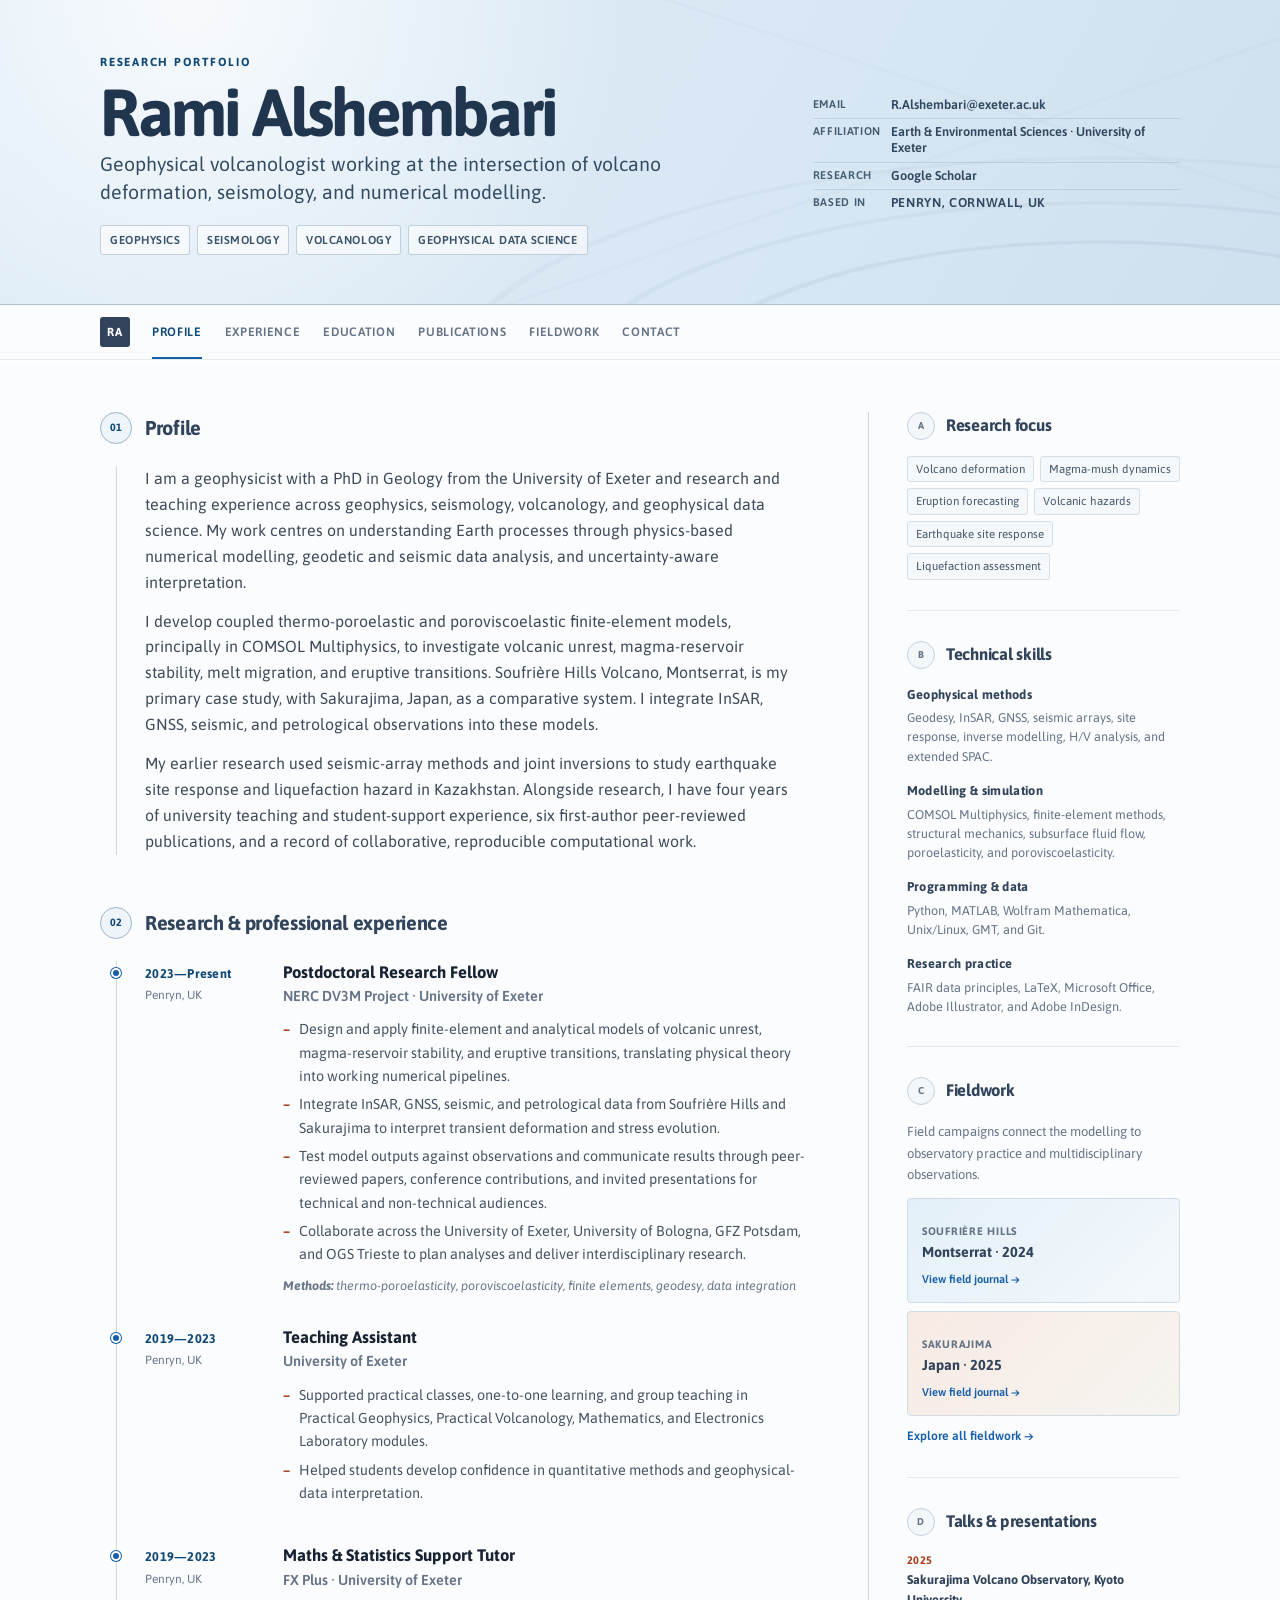
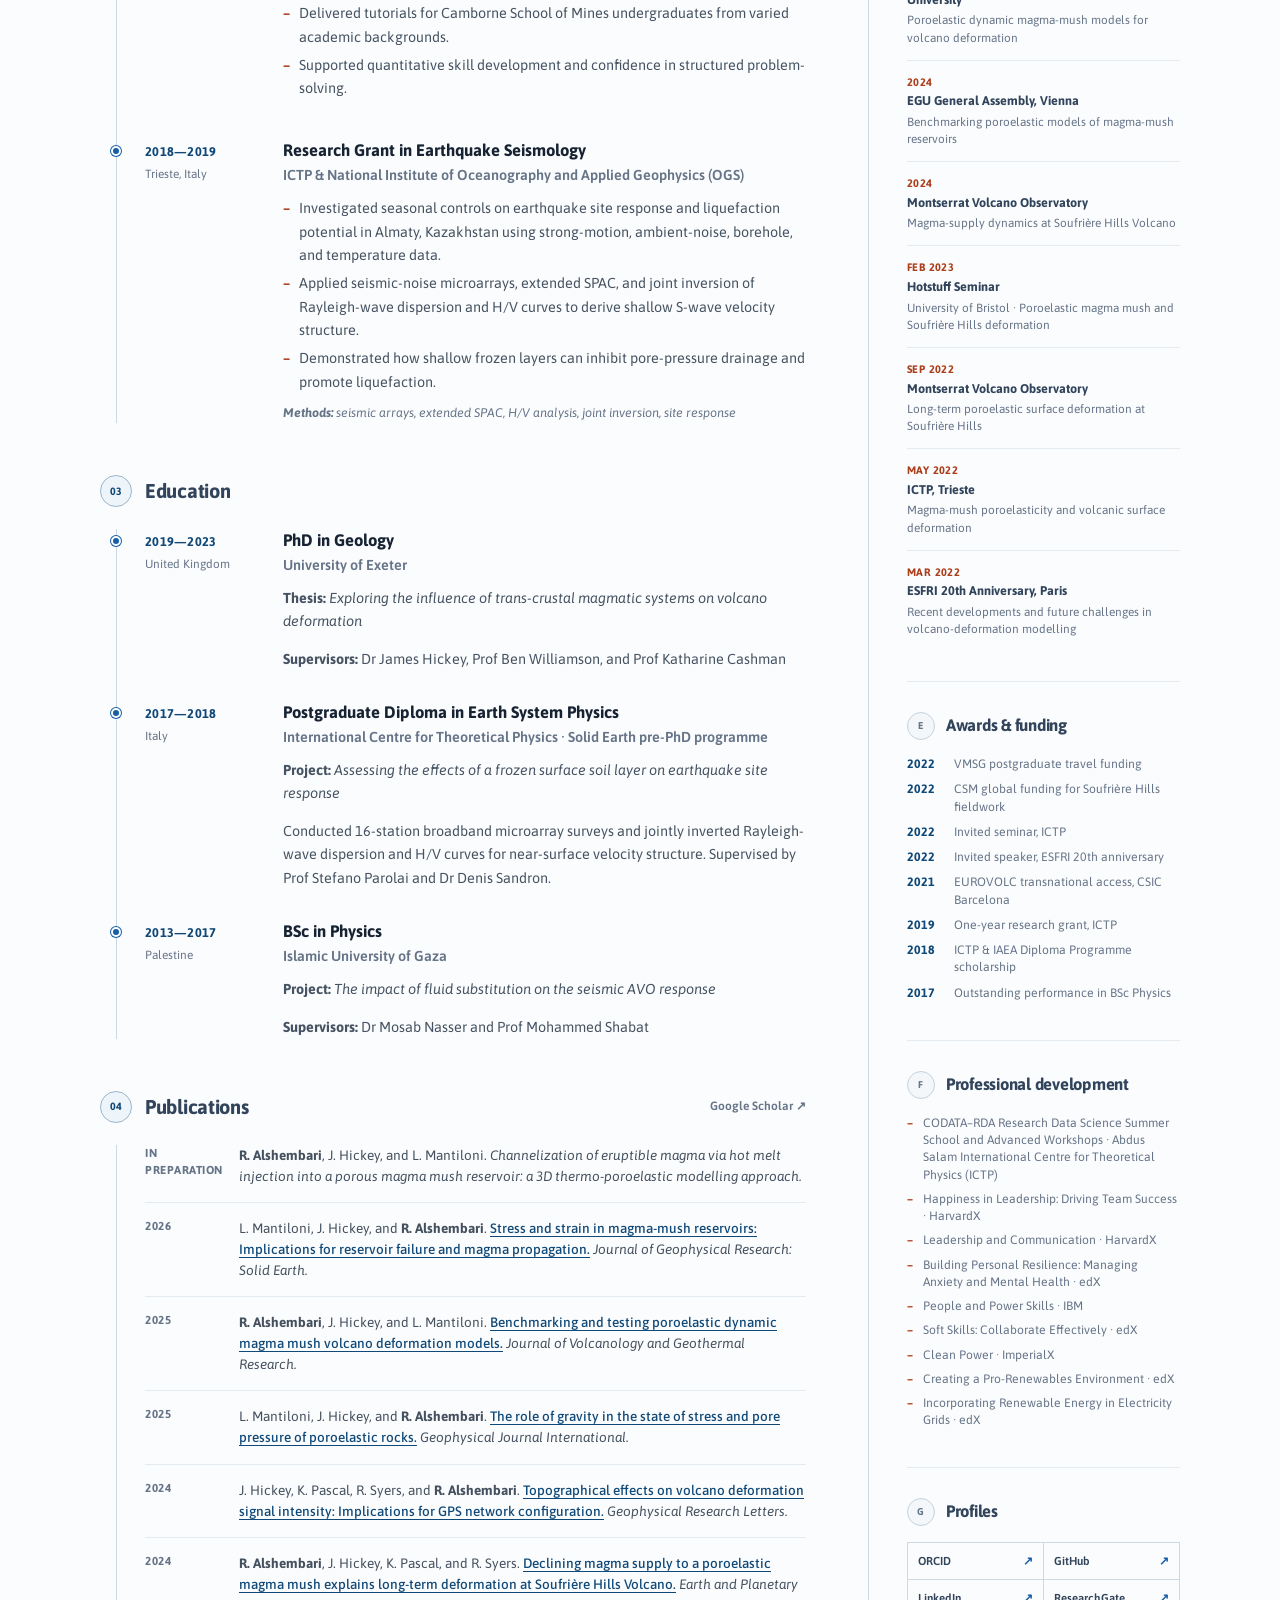
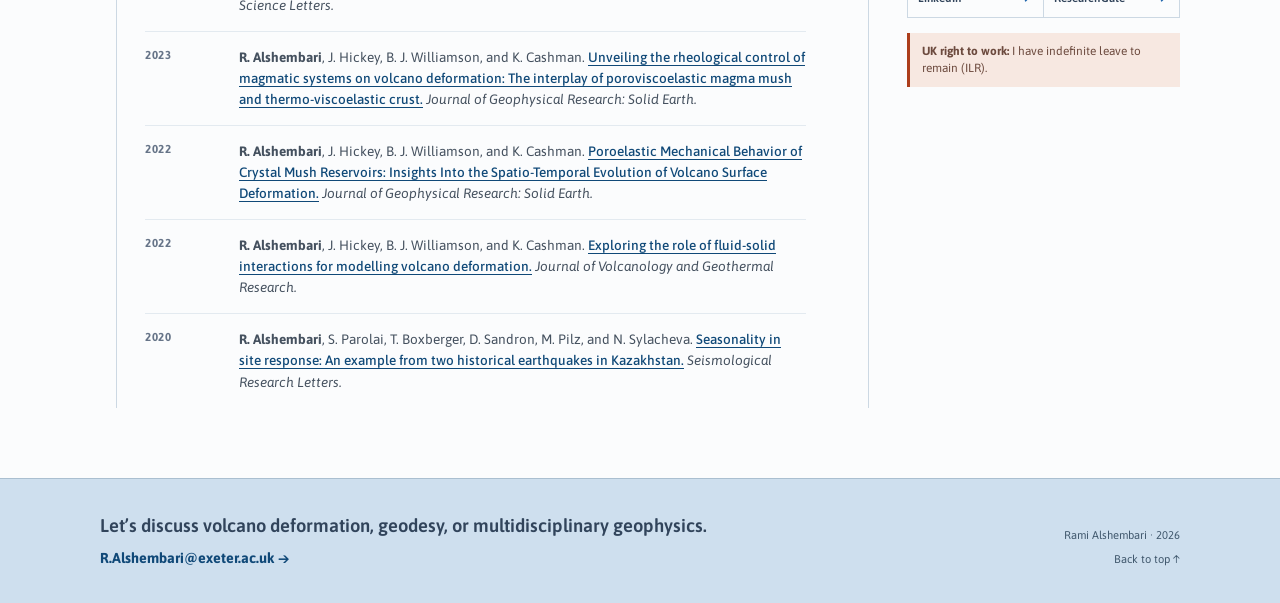
==== index.html @ 4cbcb162 "Add RA logo favicon" ====
<!DOCTYPE html>
<html lang="en">
<head>
  <meta charset="utf-8">
  <meta name="viewport" content="width=device-width, initial-scale=1">
  <meta name="description" content="Rami Alshembari is a geophysical volcanologist at the University of Exeter, specialising in volcano deformation, seismology, geodesy, and physics-based numerical modelling.">
  <meta name="author" content="Rami Alshembari">
  <meta name="theme-color" content="#dceaf6">
  <link rel="icon" type="image/png" href="RA_.png">
  <meta property="og:title" content="Rami Alshembari — Geophysical Volcanologist">
  <meta property="og:description" content="Research, publications, teaching, and fieldwork in volcano deformation, seismology, and numerical modelling.">
  <meta property="og:type" content="profile">
  <meta property="og:url" content="https://rami-alshembari.github.io/">
  <meta property="og:image" content="https://rami-alshembari.github.io/og.png">
  <meta property="og:image:width" content="1200">
  <meta property="og:image:height" content="630">
  <meta property="og:image:alt" content="Rami Alshembari — Geophysical Volcanologist, with volcano and seismic motifs">
  <meta name="twitter:card" content="summary_large_image">
  <meta name="twitter:image" content="https://rami-alshembari.github.io/og.png">
  <title>Rami Alshembari | Geophysical Volcanologist</title>
  <link rel="preconnect" href="https://fonts.googleapis.com">
  <link rel="preconnect" href="https://fonts.gstatic.com" crossorigin>
  <link href="https://fonts.googleapis.com/css2?family=Asap:wght@400;500;600;700&amp;display=swap" rel="stylesheet">
  <link rel="stylesheet" href="styles.css">
  <script type="application/ld+json">
  {
    "@context": "https://schema.org",
    "@type": "Person",
    "name": "Rami Alshembari",
    "url": "https://rami-alshembari.github.io/",
    "jobTitle": "Postdoctoral Research Fellow",
    "affiliation": {
      "@type": "Organization",
      "name": "University of Exeter"
    },
    "email": "mailto:R.Alshembari@exeter.ac.uk",
    "sameAs": [
      "https://experts.exeter.ac.uk/36383-rami-alshembari",
      "https://scholar.google.com/citations?user=D3kNIOEAAAAJ&hl=en",
      "https://orcid.org/0000-0002-4328-298X",
      "https://github.com/Rami-Alshembari",
      "https://uk.linkedin.com/in/rashemb",
      "https://www.researchgate.net/profile/Rami-Alshembari"
    ],
    "knowsAbout": [
      "Geophysics",
      "Volcanology",
      "Seismology",
      "Volcano deformation",
      "Numerical modelling",
      "Geophysical data science"
    ]
  }
  </script>
</head>
<body>
  <a class="skip-link" href="#main-content">Skip to CV</a>

  <header class="masthead" id="top">
    <div class="masthead-pattern" aria-hidden="true"></div>
    <div class="container masthead-inner">
      <div class="identity">
        <p class="eyebrow">Research portfolio</p>
        <h1>Rami Alshembari</h1>
        <p class="professional-title">Geophysical volcanologist working at the intersection of volcano deformation, seismology, and numerical modelling.</p>
        <ul class="discipline-list" aria-label="Research disciplines">
          <li>Geophysics</li>
          <li>Seismology</li>
          <li>Volcanology</li>
          <li>Geophysical data science</li>
        </ul>
      </div>

      <div class="contact-panel" role="group" aria-label="Contact details">
        <div class="contact-list">
          <a href="mailto:R.Alshembari@exeter.ac.uk">
            <span>Email</span>
            <strong>R.Alshembari@exeter.ac.uk</strong>
          </a>
          <a href="https://experts.exeter.ac.uk/36383-rami-alshembari" target="_blank" rel="noopener noreferrer">
            <span>Affiliation</span>
            <strong>Earth &amp; Environmental Sciences · University of Exeter</strong>
          </a>
          <a href="https://scholar.google.com/citations?user=D3kNIOEAAAAJ&amp;hl=en" target="_blank" rel="noopener noreferrer">
            <span>Research</span>
            <strong>Google Scholar</strong>
          </a>
          <span class="contact-location">
            <span>Based in</span>
            <strong>Penryn, Cornwall, UK</strong>
          </span>
        </div>
      </div>
    </div>
  </header>

  <nav class="site-nav" aria-label="CV sections">
    <div class="container nav-inner">
      <a class="nav-mark" href="#top" aria-label="Back to the top">RA</a>
      <div class="nav-links">
        <a href="#profile">Profile</a>
        <a href="#experience">Experience</a>
        <a href="#education">Education</a>
        <a href="#publications">Publications</a>
        <a href="fieldtrip.html">Fieldwork</a>
        <a href="#contact">Contact</a>
      </div>
    </div>
  </nav>

  <main class="container resume-layout" id="main-content">
    <div class="resume-primary">
      <section class="resume-section" id="profile" aria-labelledby="profile-heading">
        <div class="section-heading">
          <span class="section-number" aria-hidden="true">01</span>
          <h2 id="profile-heading">Profile</h2>
        </div>
        <div class="section-body profile-copy">
          <p>I am a geophysicist with a PhD in Geology from the University of Exeter and research and teaching experience across geophysics, seismology, volcanology, and geophysical data science. My work centres on understanding Earth processes through physics-based numerical modelling, geodetic and seismic data analysis, and uncertainty-aware interpretation.</p>
          <p>I develop coupled thermo-poroelastic and poroviscoelastic finite-element models, principally in COMSOL Multiphysics, to investigate volcanic unrest, magma-reservoir stability, melt migration, and eruptive transitions. Soufrière Hills Volcano, Montserrat, is my primary case study, with Sakurajima, Japan, as a comparative system. I integrate InSAR, GNSS, seismic, and petrological observations into these models.</p>
          <p>My earlier research used seismic-array methods and joint inversions to study earthquake site response and liquefaction hazard in Kazakhstan. Alongside research, I have four years of university teaching and student-support experience, six first-author peer-reviewed publications, and a record of collaborative, reproducible computational work.</p>
        </div>
      </section>

      <section class="resume-section" id="experience" aria-labelledby="experience-heading">
        <div class="section-heading">
          <span class="section-number" aria-hidden="true">02</span>
          <h2 id="experience-heading">Research &amp; professional experience</h2>
        </div>
        <div class="section-body timeline">
          <article class="timeline-item">
            <div class="timeline-meta">
              <span class="date-range">2023—Present</span>
              <span>Penryn, UK</span>
            </div>
            <div class="timeline-content">
              <h3>Postdoctoral Research Fellow</h3>
              <p class="organisation">NERC DV3M Project · University of Exeter</p>
              <ul class="dash-list">
                <li>Design and apply finite-element and analytical models of volcanic unrest, magma-reservoir stability, and eruptive transitions, translating physical theory into working numerical pipelines.</li>
                <li>Integrate InSAR, GNSS, seismic, and petrological data from Soufrière Hills and Sakurajima to interpret transient deformation and stress evolution.</li>
                <li>Test model outputs against observations and communicate results through peer-reviewed papers, conference contributions, and invited presentations for technical and non-technical audiences.</li>
                <li>Collaborate across the University of Exeter, University of Bologna, GFZ Potsdam, and OGS Trieste to plan analyses and deliver interdisciplinary research.</li>
              </ul>
              <p class="keywords"><strong>Methods:</strong> thermo-poroelasticity, poroviscoelasticity, finite elements, geodesy, data integration</p>
            </div>
          </article>

          <article class="timeline-item">
            <div class="timeline-meta">
              <span class="date-range">2019—2023</span>
              <span>Penryn, UK</span>
            </div>
            <div class="timeline-content">
              <h3>Teaching Assistant</h3>
              <p class="organisation">University of Exeter</p>
              <ul class="dash-list">
                <li>Supported practical classes, one-to-one learning, and group teaching in Practical Geophysics, Practical Volcanology, Mathematics, and Electronics Laboratory modules.</li>
                <li>Helped students develop confidence in quantitative methods and geophysical-data interpretation.</li>
              </ul>
            </div>
          </article>

          <article class="timeline-item">
            <div class="timeline-meta">
              <span class="date-range">2019—2023</span>
              <span>Penryn, UK</span>
            </div>
            <div class="timeline-content">
              <h3>Maths &amp; Statistics Support Tutor</h3>
              <p class="organisation">FX Plus · University of Exeter</p>
              <ul class="dash-list">
                <li>Delivered tutorials for Camborne School of Mines undergraduates from varied academic backgrounds.</li>
                <li>Supported quantitative skill development and confidence in structured problem-solving.</li>
              </ul>
            </div>
          </article>

          <article class="timeline-item">
            <div class="timeline-meta">
              <span class="date-range">2018—2019</span>
              <span>Trieste, Italy</span>
            </div>
            <div class="timeline-content">
              <h3>Research Grant in Earthquake Seismology</h3>
              <p class="organisation">ICTP &amp; National Institute of Oceanography and Applied Geophysics (OGS)</p>
              <ul class="dash-list">
                <li>Investigated seasonal controls on earthquake site response and liquefaction potential in Almaty, Kazakhstan using strong-motion, ambient-noise, borehole, and temperature data.</li>
                <li>Applied seismic-noise microarrays, extended SPAC, and joint inversion of Rayleigh-wave dispersion and H/V curves to derive shallow S-wave velocity structure.</li>
                <li>Demonstrated how shallow frozen layers can inhibit pore-pressure drainage and promote liquefaction.</li>
              </ul>
              <p class="keywords"><strong>Methods:</strong> seismic arrays, extended SPAC, H/V analysis, joint inversion, site response</p>
            </div>
          </article>
        </div>
      </section>

      <section class="resume-section" id="education" aria-labelledby="education-heading">
        <div class="section-heading">
          <span class="section-number" aria-hidden="true">03</span>
          <h2 id="education-heading">Education</h2>
        </div>
        <div class="section-body timeline education-timeline">
          <article class="timeline-item">
            <div class="timeline-meta">
              <span class="date-range">2019—2023</span>
              <span>United Kingdom</span>
            </div>
            <div class="timeline-content">
              <h3>PhD in Geology</h3>
              <p class="organisation">University of Exeter</p>
              <p><strong>Thesis:</strong> <em>Exploring the influence of trans-crustal magmatic systems on volcano deformation</em></p>
              <p class="detail-line"><strong>Supervisors:</strong> Dr James Hickey, Prof Ben Williamson, and Prof Katharine Cashman</p>
            </div>
          </article>

          <article class="timeline-item">
            <div class="timeline-meta">
              <span class="date-range">2017—2018</span>
              <span>Italy</span>
            </div>
            <div class="timeline-content">
              <h3>Postgraduate Diploma in Earth System Physics</h3>
              <p class="organisation">International Centre for Theoretical Physics · Solid Earth pre-PhD programme</p>
              <p><strong>Project:</strong> <em>Assessing the effects of a frozen surface soil layer on earthquake site response</em></p>
              <p class="detail-line">Conducted 16-station broadband microarray surveys and jointly inverted Rayleigh-wave dispersion and H/V curves for near-surface velocity structure. Supervised by Prof Stefano Parolai and Dr Denis Sandron.</p>
            </div>
          </article>

          <article class="timeline-item">
            <div class="timeline-meta">
              <span class="date-range">2013—2017</span>
              <span>Palestine</span>
            </div>
            <div class="timeline-content">
              <h3>BSc in Physics</h3>
              <p class="organisation">Islamic University of Gaza</p>
              <p><strong>Project:</strong> <em>The impact of fluid substitution on the seismic AVO response</em></p>
              <p class="detail-line"><strong>Supervisors:</strong> Dr Mosab Nasser and Prof Mohammed Shabat</p>
            </div>
          </article>
        </div>
      </section>

      <section class="resume-section" id="publications" aria-labelledby="publications-heading">
        <div class="section-heading section-heading-with-action">
          <span class="section-number" aria-hidden="true">04</span>
          <h2 id="publications-heading">Publications</h2>
          <a class="section-action" href="https://scholar.google.com/citations?user=D3kNIOEAAAAJ&amp;hl=en&amp;view_op=list_works&amp;sortby=pubdate" target="_blank" rel="noopener noreferrer">Google Scholar ↗</a>
        </div>
        <div class="section-body">
          <ol class="publication-list">
            <li>
              <span class="publication-year">In preparation</span>
              <p><strong>R. Alshembari</strong>, J. Hickey, and L. Mantiloni. <em>Channelization of eruptible magma via hot melt injection into a porous magma mush reservoir: a 3D thermo-poroelastic modelling approach.</em></p>
            </li>
            <li>
              <span class="publication-year">2026</span>
              <p>L. Mantiloni, J. Hickey, and <strong>R. Alshembari</strong>. <a href="https://doi.org/10.1029/2025JB032951" target="_blank" rel="noopener noreferrer">Stress and strain in magma-mush reservoirs: Implications for reservoir failure and magma propagation.</a> <em>Journal of Geophysical Research: Solid Earth.</em></p>
            </li>
            <li>
              <span class="publication-year">2025</span>
              <p><strong>R. Alshembari</strong>, J. Hickey, and L. Mantiloni. <a href="https://doi.org/10.1016/j.jvolgeores.2025.108468" target="_blank" rel="noopener noreferrer">Benchmarking and testing poroelastic dynamic magma mush volcano deformation models.</a> <em>Journal of Volcanology and Geothermal Research.</em></p>
            </li>
            <li>
              <span class="publication-year">2025</span>
              <p>L. Mantiloni, J. Hickey, and <strong>R. Alshembari</strong>. <a href="https://doi.org/10.1093/gji/ggaf169" target="_blank" rel="noopener noreferrer">The role of gravity in the state of stress and pore pressure of poroelastic rocks.</a> <em>Geophysical Journal International.</em></p>
            </li>
            <li>
              <span class="publication-year">2024</span>
              <p>J. Hickey, K. Pascal, R. Syers, and <strong>R. Alshembari</strong>. <a href="https://doi.org/10.1029/2024GL108812" target="_blank" rel="noopener noreferrer">Topographical effects on volcano deformation signal intensity: Implications for GPS network configuration.</a> <em>Geophysical Research Letters.</em></p>
            </li>
            <li>
              <span class="publication-year">2024</span>
              <p><strong>R. Alshembari</strong>, J. Hickey, K. Pascal, and R. Syers. <a href="https://doi.org/10.1016/j.epsl.2024.118624" target="_blank" rel="noopener noreferrer">Declining magma supply to a poroelastic magma mush explains long-term deformation at Soufrière Hills Volcano.</a> <em>Earth and Planetary Science Letters.</em></p>
            </li>
            <li>
              <span class="publication-year">2023</span>
              <p><strong>R. Alshembari</strong>, J. Hickey, B. J. Williamson, and K. Cashman. <a href="https://doi.org/10.1029/2023JB026625" target="_blank" rel="noopener noreferrer">Unveiling the rheological control of magmatic systems on volcano deformation: The interplay of poroviscoelastic magma mush and thermo-viscoelastic crust.</a> <em>Journal of Geophysical Research: Solid Earth.</em></p>
            </li>
            <li>
              <span class="publication-year">2022</span>
              <p><strong>R. Alshembari</strong>, J. Hickey, B. J. Williamson, and K. Cashman. <a href="https://doi.org/10.1029/2022JB024332" target="_blank" rel="noopener noreferrer">Poroelastic Mechanical Behavior of Crystal Mush Reservoirs: Insights Into the Spatio-Temporal Evolution of Volcano Surface Deformation.</a> <em>Journal of Geophysical Research: Solid Earth.</em></p>
            </li>
            <li>
              <span class="publication-year">2022</span>
              <p><strong>R. Alshembari</strong>, J. Hickey, B. J. Williamson, and K. Cashman. <a href="https://doi.org/10.1016/j.jvolgeores.2022.107535" target="_blank" rel="noopener noreferrer">Exploring the role of fluid-solid interactions for modelling volcano deformation.</a> <em>Journal of Volcanology and Geothermal Research.</em></p>
            </li>
            <li>
              <span class="publication-year">2020</span>
              <p><strong>R. Alshembari</strong>, S. Parolai, T. Boxberger, D. Sandron, M. Pilz, and N. Sylacheva. <a href="https://doi.org/10.1785/0220190114" target="_blank" rel="noopener noreferrer">Seasonality in site response: An example from two historical earthquakes in Kazakhstan.</a> <em>Seismological Research Letters.</em></p>
            </li>
          </ol>
        </div>
      </section>
    </div>

    <aside class="resume-sidebar" aria-label="Skills, fieldwork, talks, and awards">
      <section class="sidebar-section" aria-labelledby="focus-heading">
        <div class="sidebar-heading">
          <span aria-hidden="true">A</span>
          <h2 id="focus-heading">Research focus</h2>
        </div>
        <ul class="tag-list">
          <li>Volcano deformation</li>
          <li>Magma-mush dynamics</li>
          <li>Eruption forecasting</li>
          <li>Volcanic hazards</li>
          <li>Earthquake site response</li>
          <li>Liquefaction assessment</li>
        </ul>
      </section>

      <section class="sidebar-section" aria-labelledby="skills-heading">
        <div class="sidebar-heading">
          <span aria-hidden="true">B</span>
          <h2 id="skills-heading">Technical skills</h2>
        </div>
        <div class="skill-groups">
          <div>
            <h3>Geophysical methods</h3>
            <p>Geodesy, InSAR, GNSS, seismic arrays, site response, inverse modelling, H/V analysis, and extended SPAC.</p>
          </div>
          <div>
            <h3>Modelling &amp; simulation</h3>
            <p>COMSOL Multiphysics, finite-element methods, structural mechanics, subsurface fluid flow, poroelasticity, and poroviscoelasticity.</p>
          </div>
          <div>
            <h3>Programming &amp; data</h3>
            <p>Python, MATLAB, Wolfram Mathematica, Unix/Linux, GMT, and Git.</p>
          </div>
          <div>
            <h3>Research practice</h3>
            <p>FAIR data principles, LaTeX, Microsoft Office, Adobe Illustrator, and Adobe InDesign.</p>
          </div>
        </div>
      </section>

      <section class="sidebar-section fieldwork-section" id="fieldwork" aria-labelledby="fieldwork-heading">
        <div class="sidebar-heading">
          <span aria-hidden="true">C</span>
          <h2 id="fieldwork-heading">Fieldwork</h2>
        </div>
        <p class="sidebar-intro">Field campaigns connect the modelling to observatory practice and multidisciplinary observations.</p>
        <div class="field-links">
          <a href="montserrat-2024.html">
            <span>Soufrière Hills</span>
            <strong>Montserrat · 2024</strong>
            <small>View field journal →</small>
          </a>
          <a href="sakurajima-2025.html">
            <span>Sakurajima</span>
            <strong>Japan · 2025</strong>
            <small>View field journal →</small>
          </a>
          <a class="all-fieldwork" href="fieldtrip.html">Explore all fieldwork →</a>
        </div>
      </section>

      <section class="sidebar-section" aria-labelledby="talks-heading">
        <div class="sidebar-heading">
          <span aria-hidden="true">D</span>
          <h2 id="talks-heading">Talks &amp; presentations</h2>
        </div>
        <ol class="compact-list">
          <li><time datetime="2025">2025</time><strong>Sakurajima Volcano Observatory, Kyoto University</strong><span>Poroelastic dynamic magma-mush models for volcano deformation</span></li>
          <li><time datetime="2024">2024</time><strong>EGU General Assembly, Vienna</strong><span>Benchmarking poroelastic models of magma-mush reservoirs</span></li>
          <li><time datetime="2024">2024</time><strong>Montserrat Volcano Observatory</strong><span>Magma-supply dynamics at Soufrière Hills Volcano</span></li>
          <li><time datetime="2023-02">Feb 2023</time><strong>Hotstuff Seminar</strong><span>University of Bristol · Poroelastic magma mush and Soufrière Hills deformation</span></li>
          <li><time datetime="2022-09">Sep 2022</time><strong>Montserrat Volcano Observatory</strong><span>Long-term poroelastic surface deformation at Soufrière Hills</span></li>
          <li><time datetime="2022-05">May 2022</time><strong>ICTP, Trieste</strong><span>Magma-mush poroelasticity and volcanic surface deformation</span></li>
          <li><time datetime="2022-03">Mar 2022</time><strong>ESFRI 20th Anniversary, Paris</strong><span>Recent developments and future challenges in volcano-deformation modelling</span></li>
        </ol>
      </section>

      <section class="sidebar-section" aria-labelledby="awards-heading">
        <div class="sidebar-heading">
          <span aria-hidden="true">E</span>
          <h2 id="awards-heading">Awards &amp; funding</h2>
        </div>
        <ul class="year-list">
          <li><time>2022</time><span>VMSG postgraduate travel funding</span></li>
          <li><time>2022</time><span>CSM global funding for Soufrière Hills fieldwork</span></li>
          <li><time>2022</time><span>Invited seminar, ICTP</span></li>
          <li><time>2022</time><span>Invited speaker, ESFRI 20th anniversary</span></li>
          <li><time>2021</time><span>EUROVOLC transnational access, CSIC Barcelona</span></li>
          <li><time>2019</time><span>One-year research grant, ICTP</span></li>
          <li><time>2018</time><span>ICTP &amp; IAEA Diploma Programme scholarship</span></li>
          <li><time>2017</time><span>Outstanding performance in BSc Physics</span></li>
        </ul>
      </section>

      <section class="sidebar-section" aria-labelledby="development-heading">
        <div class="sidebar-heading">
          <span aria-hidden="true">F</span>
          <h2 id="development-heading">Professional development</h2>
        </div>
        <ul class="dash-list compact-dashes">
          <li>CODATA–RDA Research Data Science Summer School and Advanced Workshops · Abdus Salam International Centre for Theoretical Physics (ICTP)</li>
          <li>Happiness in Leadership: Driving Team Success · HarvardX</li>
          <li>Leadership and Communication · HarvardX</li>
          <li>Building Personal Resilience: Managing Anxiety and Mental Health · edX</li>
          <li>People and Power Skills · IBM</li>
          <li>Soft Skills: Collaborate Effectively · edX</li>
          <li>Clean Power · ImperialX</li>
          <li>Creating a Pro-Renewables Environment · edX</li>
          <li>Incorporating Renewable Energy in Electricity Grids · edX</li>
        </ul>
      </section>

      <section class="sidebar-section profile-links" aria-labelledby="links-heading">
        <div class="sidebar-heading">
          <span aria-hidden="true">G</span>
          <h2 id="links-heading">Profiles</h2>
        </div>
        <div class="profile-link-grid">
          <a href="https://orcid.org/0000-0002-4328-298X" target="_blank" rel="noopener noreferrer">ORCID <span>↗</span></a>
          <a href="https://github.com/Rami-Alshembari" target="_blank" rel="noopener noreferrer">GitHub <span>↗</span></a>
          <a href="https://uk.linkedin.com/in/rashemb" target="_blank" rel="noopener noreferrer">LinkedIn <span>↗</span></a>
          <a href="https://www.researchgate.net/profile/Rami-Alshembari" target="_blank" rel="noopener noreferrer">ResearchGate <span>↗</span></a>
        </div>
        <p class="availability"><strong>UK right to work:</strong> I have indefinite leave to remain (ILR).</p>
      </section>
    </aside>
  </main>

  <footer class="site-footer" id="contact">
    <div class="container footer-inner">
      <div>
        <p class="footer-title">Let’s discuss volcano deformation, geodesy, or multidisciplinary geophysics.</p>
        <a class="footer-email" href="mailto:R.Alshembari@exeter.ac.uk">R.Alshembari@exeter.ac.uk →</a>
      </div>
      <div class="footer-meta">
        <p>Rami Alshembari · <span data-year>2026</span></p>
        <a href="#top">Back to top ↑</a>
      </div>
    </div>
  </footer>

  <script src="script.js" defer></script>
</body>
</html>
---- styles.css ----
:root {
  color-scheme: light;
  --paper: #fbfcfd;
  --surface: #ffffff;
  --header: #dceaf6;
  --header-deep: #cedfee;
  --ink: #172333;
  --ink-soft: #31445b;
  --muted: #667488;
  --line: #ccd8e3;
  --line-light: #e3eaf0;
  --accent: #155ea8;
  --accent-dark: #104978;
  --magma: #ac3e1c;
  --magma-soft: #f7e8e1;
  --tag: rgba(255, 255, 255, 0.58);
  --container: 1080px;
  --shadow: 0 14px 40px rgba(38, 63, 88, 0.09);
}

*,
*::before,
*::after {
  box-sizing: border-box;
}

html {
  scroll-behavior: smooth;
  scroll-padding-top: 76px;
}

body {
  margin: 0;
  background: var(--paper);
  color: var(--ink);
  font-family: "Asap", "Avenir Next", Calibri, Helvetica, Arial, sans-serif;
  font-size: 16px;
  line-height: 1.62;
  -webkit-font-smoothing: antialiased;
  text-rendering: optimizeLegibility;
}

img {
  display: block;
  max-width: 100%;
}

a {
  color: var(--accent);
  text-decoration-thickness: 1px;
  text-underline-offset: 0.2em;
}

a:hover {
  color: var(--accent-dark);
}

button,
a {
  -webkit-tap-highlight-color: transparent;
}

:focus-visible {
  outline: 3px solid #155ea8;
  outline-offset: 4px;
  border-radius: 3px;
}

h1,
h2,
h3,
p,
ul,
ol {
  margin-top: 0;
}

.container {
  width: min(calc(100% - 40px), var(--container));
  margin-inline: auto;
}

.skip-link {
  position: fixed;
  top: 12px;
  left: 12px;
  z-index: 1000;
  transform: translateY(-160%);
  padding: 9px 14px;
  border-radius: 5px;
  background: var(--ink);
  color: #fff;
  font-weight: 700;
  text-decoration: none;
}

.skip-link:focus {
  transform: translateY(0);
}

/* Compact identity header inspired by a traditional web CV. */
.masthead {
  position: relative;
  overflow: hidden;
  border-bottom: 1px solid #aabfd0;
  background:
    radial-gradient(circle at 15% 0%, rgba(255, 255, 255, 0.8), transparent 39%),
    linear-gradient(120deg, var(--header) 0%, #d9e8f4 54%, var(--header-deep) 100%);
  color: var(--ink-soft);
}

.masthead-pattern {
  position: absolute;
  inset: 0;
  opacity: 0.26;
  pointer-events: none;
  background-image:
    radial-gradient(ellipse at 86% 130%, transparent 0 27%, rgba(42, 80, 113, 0.25) 27.2% 27.6%, transparent 27.8% 34%, rgba(42, 80, 113, 0.18) 34.2% 34.6%, transparent 34.8% 42%, rgba(42, 80, 113, 0.14) 42.2% 42.6%, transparent 42.8%),
    linear-gradient(161deg, transparent 0 64%, rgba(55, 91, 121, 0.1) 64.2% 64.5%, transparent 64.7%),
    linear-gradient(18deg, transparent 0 72%, rgba(55, 91, 121, 0.09) 72.2% 72.5%, transparent 72.7%);
}

.masthead-inner {
  position: relative;
  display: grid;
  grid-template-columns: minmax(0, 1.45fr) minmax(350px, 0.85fr);
  gap: clamp(36px, 7vw, 86px);
  align-items: center;
  min-height: 304px;
  padding-block: 42px 38px;
}

.eyebrow {
  margin-bottom: 6px;
  color: var(--accent-dark);
  font-size: 0.73rem;
  font-weight: 700;
  letter-spacing: 0.15em;
  text-transform: uppercase;
}

.identity h1 {
  margin-bottom: 4px;
  color: #20364f;
  font-size: clamp(2.8rem, 6vw, 4.15rem);
  font-weight: 700;
  letter-spacing: -0.045em;
  line-height: 1.03;
}

.professional-title {
  max-width: 690px;
  margin-bottom: 18px;
  color: #324b63;
  font-size: clamp(1rem, 2vw, 1.22rem);
  line-height: 1.45;
}

.discipline-list {
  display: flex;
  flex-wrap: wrap;
  gap: 7px;
  padding: 0;
  margin-bottom: 0;
  list-style: none;
}

.discipline-list li {
  padding: 5px 9px;
  border: 1px solid rgba(70, 104, 133, 0.28);
  border-radius: 3px;
  background: var(--tag);
  color: #39536b;
  font-size: 0.72rem;
  font-weight: 600;
  letter-spacing: 0.045em;
  text-transform: uppercase;
}

.contact-panel {
  width: 100%;
  max-width: 390px;
  justify-self: end;
}

.contact-list {
  min-width: 0;
}

.contact-list > a,
.contact-location {
  display: grid;
  grid-template-columns: 70px minmax(0, 1fr);
  gap: 8px;
  padding: 5px 0;
  color: inherit;
  line-height: 1.28;
  text-decoration: none;
}

.contact-list > a + a,
.contact-list > a + .contact-location {
  border-top: 1px solid rgba(78, 107, 133, 0.17);
}

.contact-list span {
  color: #435c72;
  font-size: 0.7rem;
  font-weight: 600;
  letter-spacing: 0.06em;
  text-transform: uppercase;
}

.contact-list strong {
  overflow-wrap: anywhere;
  color: #30485f;
  font-size: 0.8rem;
  font-weight: 600;
}

.contact-list a:hover strong {
  color: var(--accent);
}

/* Quiet anchor navigation; it remains secondary to the CV. */
.site-nav {
  position: sticky;
  top: 0;
  z-index: 100;
  border-bottom: 1px solid var(--line-light);
  background: rgba(251, 252, 253, 0.94);
  box-shadow: 0 1px 0 rgba(255, 255, 255, 0.8);
  backdrop-filter: blur(12px);
  -webkit-backdrop-filter: blur(12px);
}

.nav-inner {
  display: flex;
  min-height: 54px;
  align-items: center;
  gap: 22px;
}

.nav-mark {
  display: grid;
  width: 30px;
  height: 30px;
  flex: 0 0 auto;
  place-items: center;
  border-radius: 3px;
  background: var(--ink-soft);
  color: #fff;
  font-size: 0.73rem;
  font-weight: 700;
  letter-spacing: 0.08em;
  text-decoration: none;
}

.nav-mark:hover {
  background: var(--accent);
  color: #fff;
}

.nav-links {
  display: flex;
  min-width: 0;
  align-items: center;
  gap: 23px;
}

.nav-links a {
  position: relative;
  padding: 17px 0 15px;
  color: var(--muted);
  font-size: 0.76rem;
  font-weight: 600;
  letter-spacing: 0.055em;
  text-decoration: none;
  text-transform: uppercase;
  white-space: nowrap;
}

.nav-links a::after {
  position: absolute;
  right: 0;
  bottom: -1px;
  left: 0;
  height: 2px;
  background: var(--accent);
  content: "";
  opacity: 0;
  transform: scaleX(0.35);
  transition: opacity 160ms ease, transform 160ms ease;
}

.nav-links a:hover,
.nav-links a[aria-current="true"] {
  color: var(--accent-dark);
}

.nav-links a:hover::after,
.nav-links a[aria-current="true"]::after {
  opacity: 1;
  transform: scaleX(1);
}

.resume-layout {
  display: grid;
  grid-template-columns: minmax(0, 2.08fr) minmax(275px, 0.92fr);
  gap: clamp(34px, 5vw, 62px);
  padding-block: 52px 70px;
}

.resume-primary,
.resume-sidebar {
  min-width: 0;
}

.resume-section + .resume-section {
  margin-top: 52px;
}

.section-heading {
  display: grid;
  grid-template-columns: 33px minmax(0, 1fr);
  gap: 12px;
  align-items: center;
  margin-bottom: 22px;
}

.section-number,
.sidebar-heading > span {
  display: grid;
  width: 32px;
  height: 32px;
  place-items: center;
  border: 1px solid #9eb5c9;
  border-radius: 50%;
  background: #edf4fa;
  color: var(--accent-dark);
  font-size: 0.66rem;
  font-weight: 700;
  letter-spacing: 0.04em;
}

.section-heading h2,
.sidebar-heading h2 {
  margin: 0;
  color: var(--ink-soft);
  font-size: 1.25rem;
  font-weight: 700;
  letter-spacing: -0.015em;
  line-height: 1.2;
}

.section-heading-with-action {
  grid-template-columns: 33px minmax(0, 1fr) auto;
}

.section-action {
  color: var(--muted);
  font-size: 0.75rem;
  font-weight: 600;
  text-decoration: none;
}

.section-action:hover {
  color: var(--accent);
}

.section-body {
  margin-left: 16px;
  padding-left: 28px;
  border-left: 1px solid var(--line);
}

.profile-copy {
  color: #3e4a59;
}

.profile-copy p {
  margin-bottom: 13px;
}

.profile-copy p:last-child {
  margin-bottom: 0;
}

.timeline {
  display: grid;
  gap: 30px;
}

.timeline-item {
  position: relative;
  display: grid;
  grid-template-columns: 116px minmax(0, 1fr);
  gap: 22px;
}

.timeline-item::before {
  position: absolute;
  top: 7px;
  left: -34px;
  width: 10px;
  height: 10px;
  border: 2px solid var(--paper);
  border-radius: 50%;
  background: var(--accent);
  box-shadow: 0 0 0 1px var(--accent);
  content: "";
}

.timeline-meta {
  padding-top: 1px;
}

.timeline-meta time,
.timeline-meta .date-range,
.timeline-meta span {
  display: block;
}

.timeline-meta time,
.timeline-meta .date-range {
  color: var(--accent-dark);
  font-size: 0.79rem;
  font-weight: 700;
  letter-spacing: 0.02em;
}

.timeline-meta span {
  margin-top: 2px;
  color: var(--muted);
  font-size: 0.74rem;
}

.timeline-content h3 {
  margin-bottom: 2px;
  color: var(--ink);
  font-size: 1.04rem;
  line-height: 1.35;
}

.timeline-content > p,
.timeline-content li {
  color: #465362;
  font-size: 0.9rem;
}

.organisation {
  margin-bottom: 10px;
  color: var(--muted) !important;
  font-weight: 600;
}

.detail-line {
  margin: 7px 0 0;
}

.dash-list {
  padding: 0;
  margin-bottom: 9px;
  list-style: none;
}

.dash-list li {
  position: relative;
  padding-left: 16px;
  margin-bottom: 5px;
}

.dash-list li::before {
  position: absolute;
  left: 0;
  color: var(--magma);
  content: "–";
  font-weight: 700;
}

.keywords {
  margin-bottom: 0;
  color: var(--muted) !important;
  font-size: 0.78rem !important;
  font-style: italic;
}

.publication-list {
  padding: 0;
  margin: 0;
  list-style: none;
}

.publication-list li {
  display: grid;
  grid-template-columns: 82px minmax(0, 1fr);
  gap: 12px;
  padding: 0 0 15px;
}

.publication-list li + li {
  padding-top: 15px;
  border-top: 1px solid var(--line-light);
}

.publication-year {
  color: var(--muted);
  font-size: 0.72rem;
  font-weight: 700;
  letter-spacing: 0.045em;
  line-height: 1.45;
  text-transform: uppercase;
}

.publication-list p {
  margin-bottom: 0;
  color: #45515f;
  font-size: 0.85rem;
  line-height: 1.55;
}

.publication-list a {
  color: var(--accent-dark);
  font-weight: 500;
}

.publication-list a:hover {
  color: var(--accent);
}

/* Secondary CV column */
.resume-sidebar {
  padding-left: clamp(25px, 3vw, 38px);
  border-left: 1px solid var(--line);
}

.sidebar-section {
  padding-bottom: 30px;
}

.sidebar-section + .sidebar-section {
  padding-top: 30px;
  border-top: 1px solid var(--line-light);
}

.sidebar-heading {
  display: grid;
  grid-template-columns: 29px minmax(0, 1fr);
  gap: 10px;
  align-items: center;
  margin-bottom: 16px;
}

.sidebar-heading > span {
  width: 28px;
  height: 28px;
  border-color: #c5d2dd;
  background: #f3f7fa;
  color: var(--muted);
  font-size: 0.62rem;
}

.sidebar-heading h2 {
  font-size: 1.04rem;
}

.sidebar-intro {
  margin-bottom: 13px;
  color: var(--muted);
  font-size: 0.82rem;
}

.tag-list {
  display: flex;
  flex-wrap: wrap;
  gap: 6px;
  padding: 0;
  margin-bottom: 0;
  list-style: none;
}

.tag-list li {
  padding: 5px 8px;
  border: 1px solid #d4dfe8;
  border-radius: 3px;
  background: #f4f8fb;
  color: #44576a;
  font-size: 0.72rem;
  line-height: 1.25;
}

.skill-groups {
  display: grid;
  gap: 15px;
}

.skill-groups h3 {
  margin-bottom: 3px;
  color: var(--ink-soft);
  font-size: 0.8rem;
  letter-spacing: 0.025em;
}

.skill-groups p {
  margin-bottom: 0;
  color: var(--muted);
  font-size: 0.79rem;
  line-height: 1.52;
}

.field-links {
  display: grid;
  gap: 8px;
}

.field-links > a:not(.all-fieldwork) {
  display: grid;
  min-height: 105px;
  align-content: end;
  padding: 14px;
  overflow: hidden;
  border: 1px solid #cfdce7;
  border-radius: 4px;
  background:
    linear-gradient(135deg, rgba(226, 239, 248, 0.96), rgba(244, 248, 251, 0.98)),
    var(--surface);
  color: var(--ink-soft);
  text-decoration: none;
  transition: border-color 160ms ease, transform 160ms ease;
}

.field-links > a:nth-child(2) {
  background:
    linear-gradient(135deg, rgba(247, 232, 225, 0.9), rgba(246, 244, 240, 0.98)),
    var(--surface);
}

.field-links > a:not(.all-fieldwork):hover {
  border-color: #8caac2;
  transform: translateY(-2px);
}

.field-links span {
  color: var(--muted);
  font-size: 0.68rem;
  font-weight: 700;
  letter-spacing: 0.07em;
  text-transform: uppercase;
}

.field-links strong {
  font-size: 0.9rem;
}

.field-links small {
  margin-top: 6px;
  color: var(--accent);
  font-size: 0.7rem;
  font-weight: 600;
}

.all-fieldwork {
  justify-self: start;
  margin-top: 3px;
  font-size: 0.76rem;
  font-weight: 600;
  text-decoration: none;
}

.compact-list {
  padding: 0;
  margin-bottom: 0;
  list-style: none;
}

.compact-list li {
  display: grid;
  padding-bottom: 13px;
}

.compact-list li + li {
  padding-top: 13px;
  border-top: 1px solid var(--line-light);
}

.compact-list time {
  color: var(--magma);
  font-size: 0.68rem;
  font-weight: 700;
  letter-spacing: 0.04em;
  text-transform: uppercase;
}

.compact-list strong {
  color: var(--ink-soft);
  font-size: 0.79rem;
}

.compact-list span {
  margin-top: 2px;
  color: var(--muted);
  font-size: 0.74rem;
  line-height: 1.45;
}

.year-list {
  padding: 0;
  margin-bottom: 0;
  list-style: none;
}

.year-list li {
  display: grid;
  grid-template-columns: 38px minmax(0, 1fr);
  gap: 9px;
  margin-bottom: 8px;
  color: var(--muted);
  font-size: 0.76rem;
  line-height: 1.42;
}

.year-list time {
  color: var(--accent-dark);
  font-weight: 700;
}

.compact-dashes {
  margin-bottom: 0;
}

.compact-dashes li {
  margin-bottom: 7px;
  color: var(--muted);
  font-size: 0.76rem;
  line-height: 1.42;
}

.profile-link-grid {
  display: grid;
  grid-template-columns: repeat(2, minmax(0, 1fr));
  border-top: 1px solid var(--line);
  border-left: 1px solid var(--line);
}

.profile-link-grid a {
  display: flex;
  align-items: center;
  justify-content: space-between;
  padding: 9px 10px;
  border-right: 1px solid var(--line);
  border-bottom: 1px solid var(--line);
  color: var(--ink-soft);
  font-size: 0.72rem;
  font-weight: 600;
  text-decoration: none;
}

.profile-link-grid a:hover {
  background: #edf4fa;
  color: var(--accent);
}

.profile-link-grid span {
  color: var(--accent);
}

.availability {
  margin: 15px 0 0;
  padding: 10px 12px;
  border-left: 3px solid var(--magma);
  background: var(--magma-soft);
  color: #6c4a3e;
  font-size: 0.74rem;
  line-height: 1.45;
}

.site-footer {
  border-top: 1px solid #aabfd0;
  background: var(--header-deep);
  color: var(--ink-soft);
}

.footer-inner {
  display: grid;
  grid-template-columns: minmax(0, 1fr) auto;
  gap: 36px;
  align-items: end;
  padding-block: 32px;
}

.footer-title {
  max-width: 610px;
  margin-bottom: 5px;
  font-size: clamp(1rem, 2vw, 1.15rem);
  font-weight: 600;
}

.footer-email {
  color: var(--accent-dark);
  font-size: 0.9rem;
  font-weight: 700;
  text-decoration: none;
}

.footer-meta {
  text-align: right;
}

.footer-meta p,
.footer-meta a {
  margin-bottom: 1px;
  color: #40586d;
  font-size: 0.7rem;
}

.footer-meta a {
  text-decoration: none;
}

@media (max-width: 920px) {
  .masthead-inner {
    grid-template-columns: 1fr;
    gap: 28px;
  }

  .contact-panel {
    justify-self: start;
  }

  .resume-layout {
    grid-template-columns: 1fr;
    gap: 52px;
  }

  .resume-sidebar {
    display: grid;
    grid-template-columns: repeat(2, minmax(0, 1fr));
    gap: 0 32px;
    padding: 40px 0 0;
    border-top: 1px solid var(--line);
    border-left: 0;
  }

  .sidebar-section,
  .sidebar-section + .sidebar-section {
    padding-block: 26px;
  }

  .sidebar-section:nth-child(1),
  .sidebar-section:nth-child(2) {
    padding-top: 0;
  }

  .sidebar-section + .sidebar-section {
    border-top: 0;
  }

  .sidebar-section:nth-child(n + 3) {
    border-top: 1px solid var(--line-light);
  }
}

@media (max-width: 720px) {
  html {
    scroll-padding-top: 62px;
  }

  .container {
    width: min(calc(100% - 28px), var(--container));
  }

  .masthead-inner {
    min-height: 0;
    padding-block: 32px 30px;
  }

  .identity h1 {
    font-size: clamp(2.45rem, 12vw, 3.35rem);
  }

  .professional-title {
    font-size: 1rem;
  }

  .nav-inner {
    gap: 13px;
  }

  .nav-mark {
    display: none;
  }

  .nav-links {
    gap: 18px;
    overflow-x: auto;
    padding-bottom: 2px;
    scrollbar-color: var(--line) transparent;
    scrollbar-width: thin;
  }

  .nav-links::-webkit-scrollbar {
    height: 3px;
  }

  .nav-links::-webkit-scrollbar-track {
    background: transparent;
  }

  .nav-links::-webkit-scrollbar-thumb {
    border-radius: 999px;
    background: var(--line);
  }

  .nav-links a {
    padding-block: 14px 12px;
  }

  .resume-layout {
    padding-block: 38px 54px;
  }

  .resume-section + .resume-section {
    margin-top: 42px;
  }

  .section-body {
    margin-left: 14px;
    padding-left: 21px;
  }

  .timeline-item {
    grid-template-columns: 1fr;
    gap: 5px;
  }

  .timeline-item::before {
    left: -27px;
  }

  .timeline-meta {
    display: flex;
    gap: 8px;
    align-items: baseline;
  }

  .timeline-meta span {
    margin-top: 0;
  }

  .publication-list li {
    grid-template-columns: 1fr;
    gap: 3px;
  }

  .resume-sidebar {
    grid-template-columns: 1fr;
  }

  .sidebar-section:nth-child(2) {
    padding-top: 26px;
    border-top: 1px solid var(--line-light);
  }

  .footer-inner {
    grid-template-columns: 1fr;
    gap: 23px;
  }

  .footer-meta {
    text-align: left;
  }
}

@media (max-width: 480px) {
  .contact-list > a,
  .contact-location {
    grid-template-columns: 1fr;
    gap: 0;
    padding: 4px 0;
  }

  .contact-list > a:first-child {
    border-top: 0;
  }

  .contact-list strong {
    font-size: 0.75rem;
  }

  .section-heading-with-action {
    grid-template-columns: 33px minmax(0, 1fr);
  }

  .section-action {
    grid-column: 2;
  }

  .profile-link-grid {
    grid-template-columns: 1fr;
  }
}

@media (prefers-reduced-motion: reduce) {
  html {
    scroll-behavior: auto;
  }

  *,
  *::before,
  *::after {
    scroll-behavior: auto !important;
    transition-duration: 0.01ms !important;
  }
}

@media print {
  @page {
    size: A4;
    margin: 12mm;
  }

  :root {
    --paper: #fff;
    --surface: #fff;
    --ink: #111;
    --ink-soft: #222;
    --muted: #555;
    --line: #bbb;
    --line-light: #ddd;
  }

  html {
    scroll-padding-top: 0;
  }

  body {
    background: #fff;
    color: #111;
    font-size: 9.2pt;
    line-height: 1.38;
  }

  a {
    color: inherit;
    text-decoration: none;
  }

  .container {
    width: 100%;
    max-width: none;
  }

  .skip-link,
  .site-nav,
  .masthead-pattern,
  .section-action,
  .all-fieldwork,
  .footer-meta a {
    display: none !important;
  }

  .masthead {
    border-color: #999;
    background: #e8eef3 !important;
    -webkit-print-color-adjust: exact;
    print-color-adjust: exact;
  }

  .masthead-inner {
    grid-template-columns: 1.45fr 0.9fr;
    gap: 10mm;
    min-height: 0;
    padding-block: 8mm;
  }

  .identity h1 {
    font-size: 28pt;
  }

  .professional-title {
    margin-bottom: 10px;
    font-size: 10.5pt;
  }

  .discipline-list li {
    padding: 2px 5px;
    font-size: 6.5pt;
  }

  .contact-list > a,
  .contact-location {
    grid-template-columns: 17mm 1fr;
    padding: 1px 0;
  }

  .contact-list span {
    font-size: 6pt;
  }

  .contact-list strong {
    font-size: 6.8pt;
  }

  .resume-layout {
    grid-template-columns: minmax(0, 2.12fr) minmax(54mm, 0.88fr);
    gap: 7mm;
    padding-block: 8mm;
  }

  .resume-sidebar {
    display: block;
    padding-left: 6mm;
    border-top: 0;
    border-left: 1px solid #bbb;
  }

  .resume-section + .resume-section {
    margin-top: 8mm;
  }

  .section-heading {
    margin-bottom: 4mm;
    break-after: avoid-page;
  }

  .section-heading h2 {
    font-size: 12.5pt;
  }

  .section-number,
  .sidebar-heading > span {
    background: #edf2f5 !important;
    -webkit-print-color-adjust: exact;
    print-color-adjust: exact;
  }

  .section-body {
    padding-left: 5mm;
  }

  .timeline {
    gap: 5mm;
  }

  .timeline-item {
    grid-template-columns: 24mm 1fr;
    gap: 4mm;
    break-inside: avoid;
  }

  .timeline-item::before {
    left: -6.5mm;
  }

  .timeline-content h3 {
    font-size: 9.5pt;
  }

  .timeline-content > p,
  .timeline-content li,
  .profile-copy,
  .publication-list p {
    font-size: 7.6pt;
  }

  .publication-list li {
    grid-template-columns: 18mm 1fr;
    gap: 2mm;
    padding-bottom: 2.5mm;
    break-inside: avoid;
  }

  .publication-list li + li {
    padding-top: 2.5mm;
  }

  .sidebar-section,
  .sidebar-section + .sidebar-section {
    padding-block: 4mm;
    border-top: 1px solid #ddd;
  }

  .sidebar-section:first-child {
    padding-top: 0;
    border-top: 0;
  }

  .sidebar-heading {
    margin-bottom: 2.5mm;
    break-after: avoid-page;
  }

  .sidebar-heading h2 {
    font-size: 9.5pt;
  }

  .skill-groups,
  .compact-list {
    gap: 2mm;
  }

  .skill-groups > div,
  .compact-list li,
  .year-list li,
  .field-links > a,
  .profile-link-grid,
  .availability,
  .footer-inner {
    break-inside: avoid;
  }

  .field-links > a:not(.all-fieldwork) {
    min-height: 0;
    padding: 2.5mm;
    background: #f3f6f8 !important;
    -webkit-print-color-adjust: exact;
    print-color-adjust: exact;
  }

  .field-links small {
    display: none;
  }

  .profile-link-grid a {
    padding: 1.5mm;
  }

  .site-footer {
    border-color: #999;
    background: #e8eef3 !important;
    -webkit-print-color-adjust: exact;
    print-color-adjust: exact;
  }

  .footer-inner {
    padding-block: 5mm;
  }

  .footer-title {
    font-size: 9pt;
  }

  .footer-email {
    font-size: 8pt;
  }
}
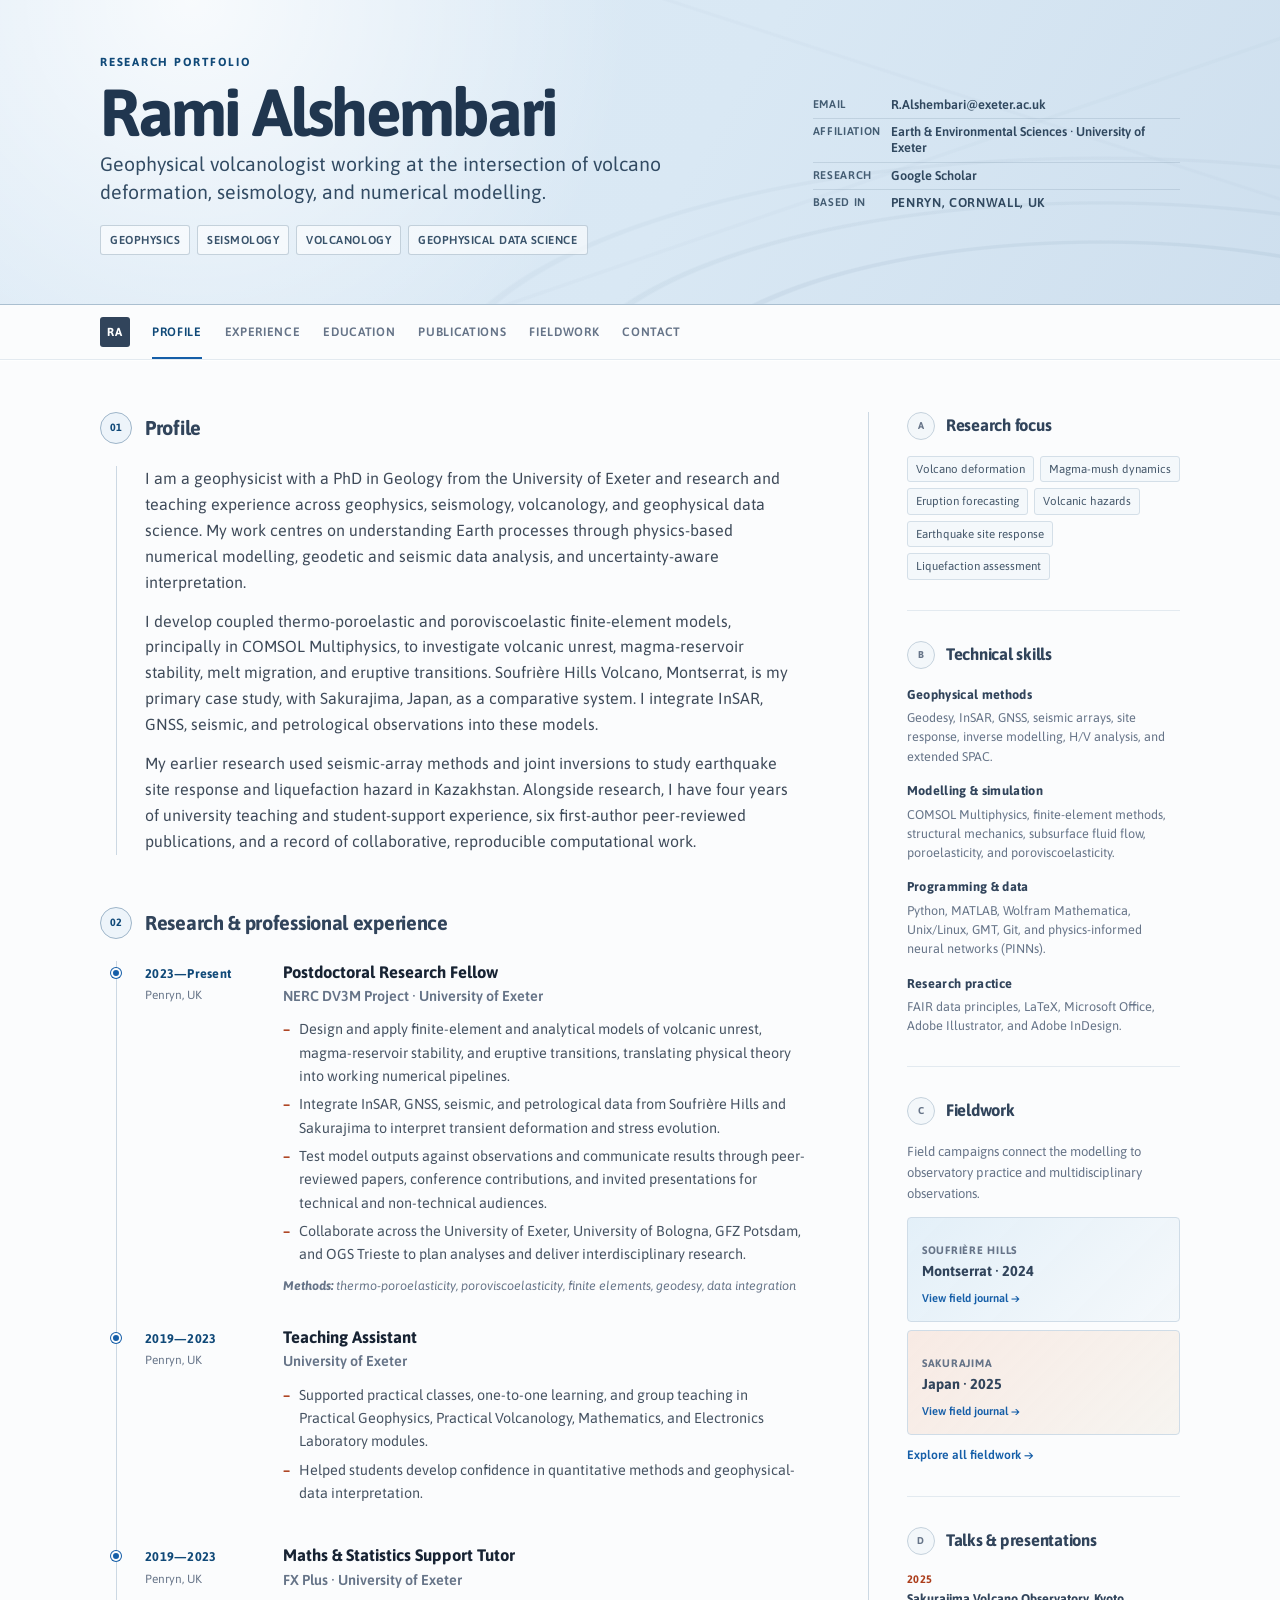
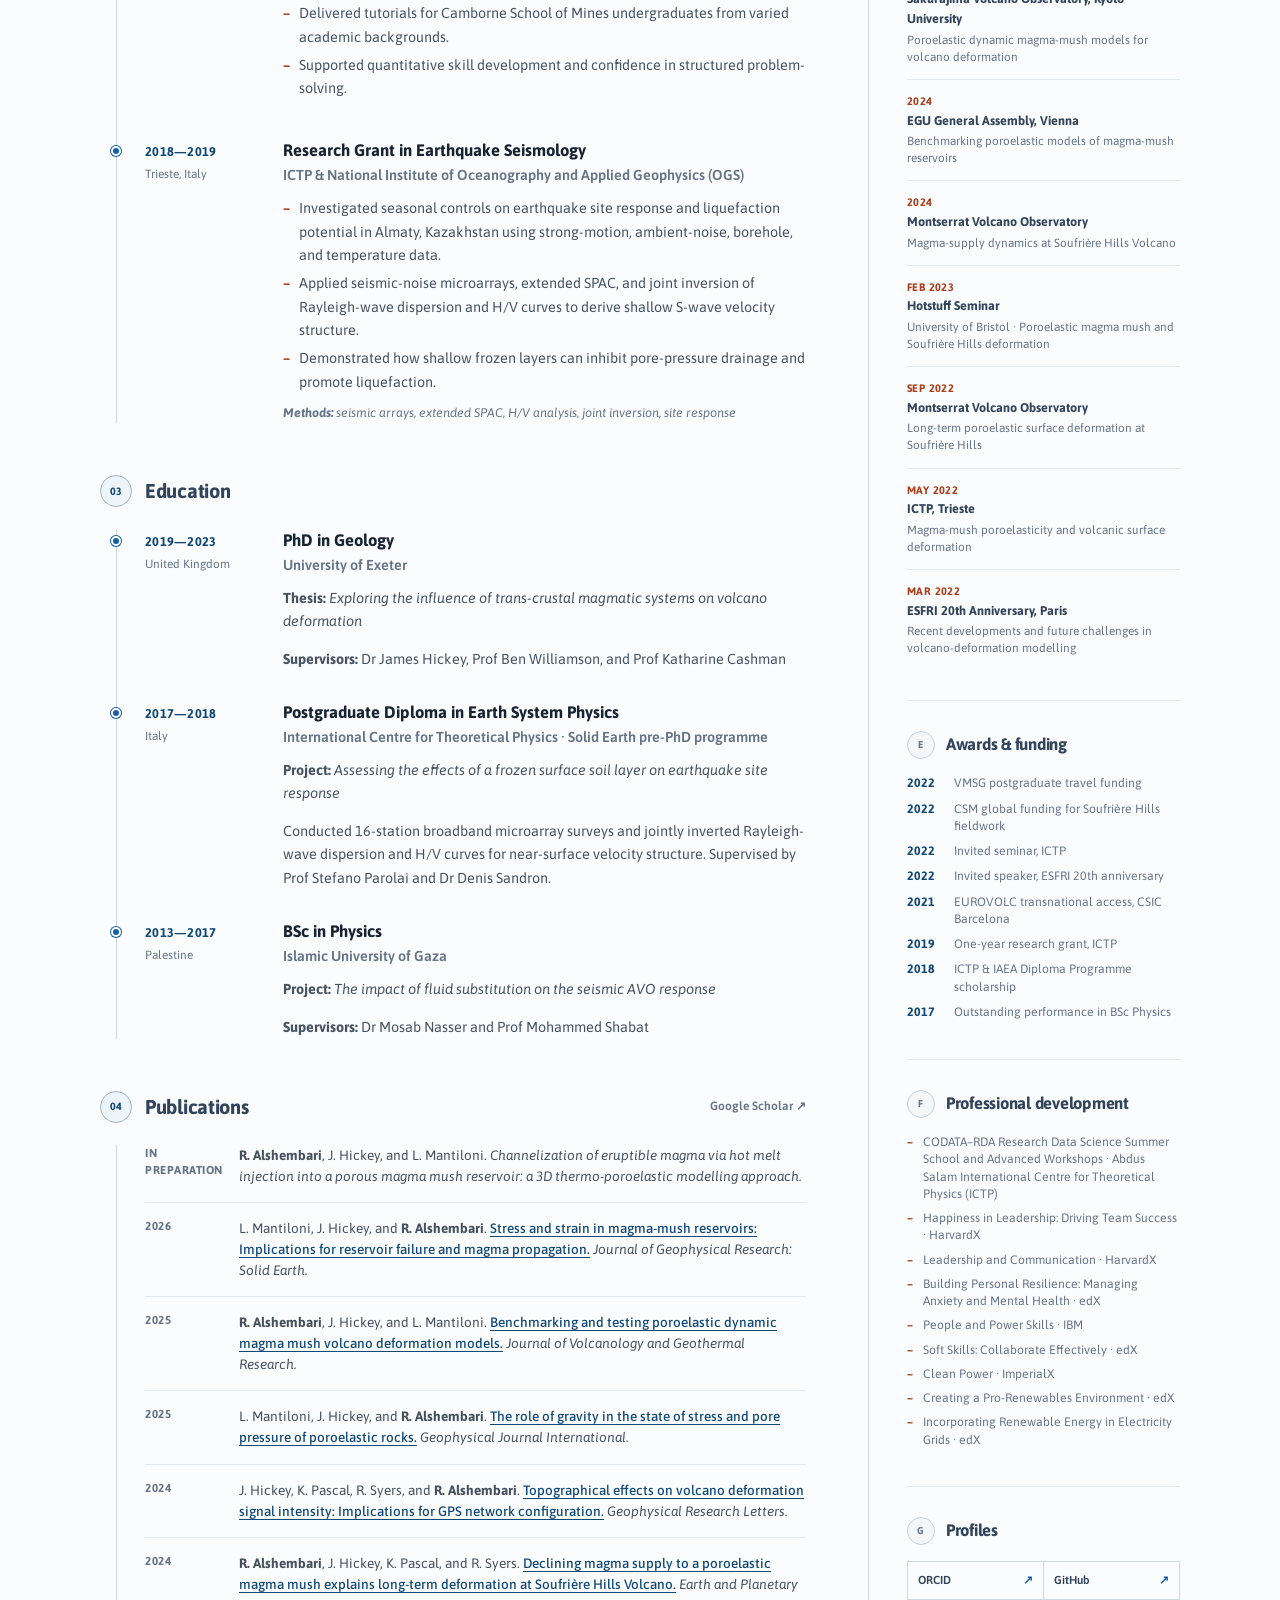
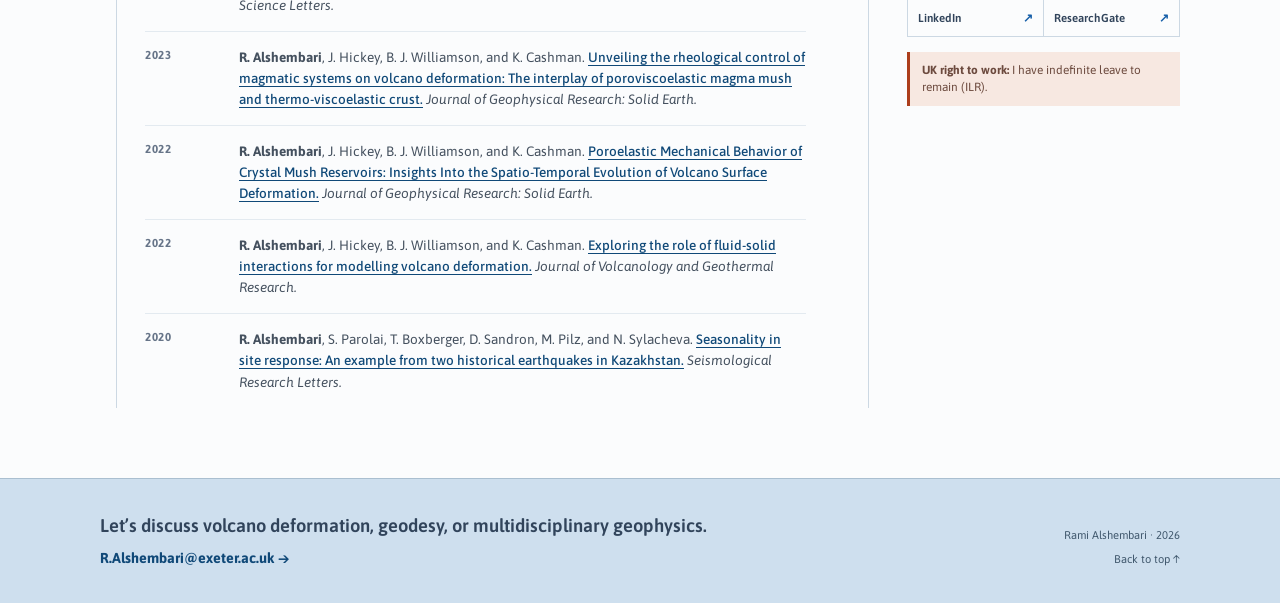
==== commit f44a4583: "Add PINNs technical skill" ====
--- a/index.html
+++ b/index.html
@@ -6,7 +6,7 @@
   <meta name="description" content="Rami Alshembari is a geophysical volcanologist at the University of Exeter, specialising in volcano deformation, seismology, geodesy, and physics-based numerical modelling.">
   <meta name="author" content="Rami Alshembari">
   <meta name="theme-color" content="#dceaf6">
-  <link rel="icon" type="image/png" href="RA_.png">
+  <link rel="icon" type="image/png" href="RA__.png">
   <meta property="og:title" content="Rami Alshembari — Geophysical Volcanologist">
   <meta property="og:description" content="Research, publications, teaching, and fieldwork in volcano deformation, seismology, and numerical modelling.">
   <meta property="og:type" content="profile">
@@ -327,7 +327,7 @@
           </div>
           <div>
             <h3>Programming &amp; data</h3>
-            <p>Python, MATLAB, Wolfram Mathematica, Unix/Linux, GMT, and Git.</p>
+            <p>Python, MATLAB, Wolfram Mathematica, Unix/Linux, GMT, Git, and physics-informed neural networks (PINNs).</p>
           </div>
           <div>
             <h3>Research practice</h3>
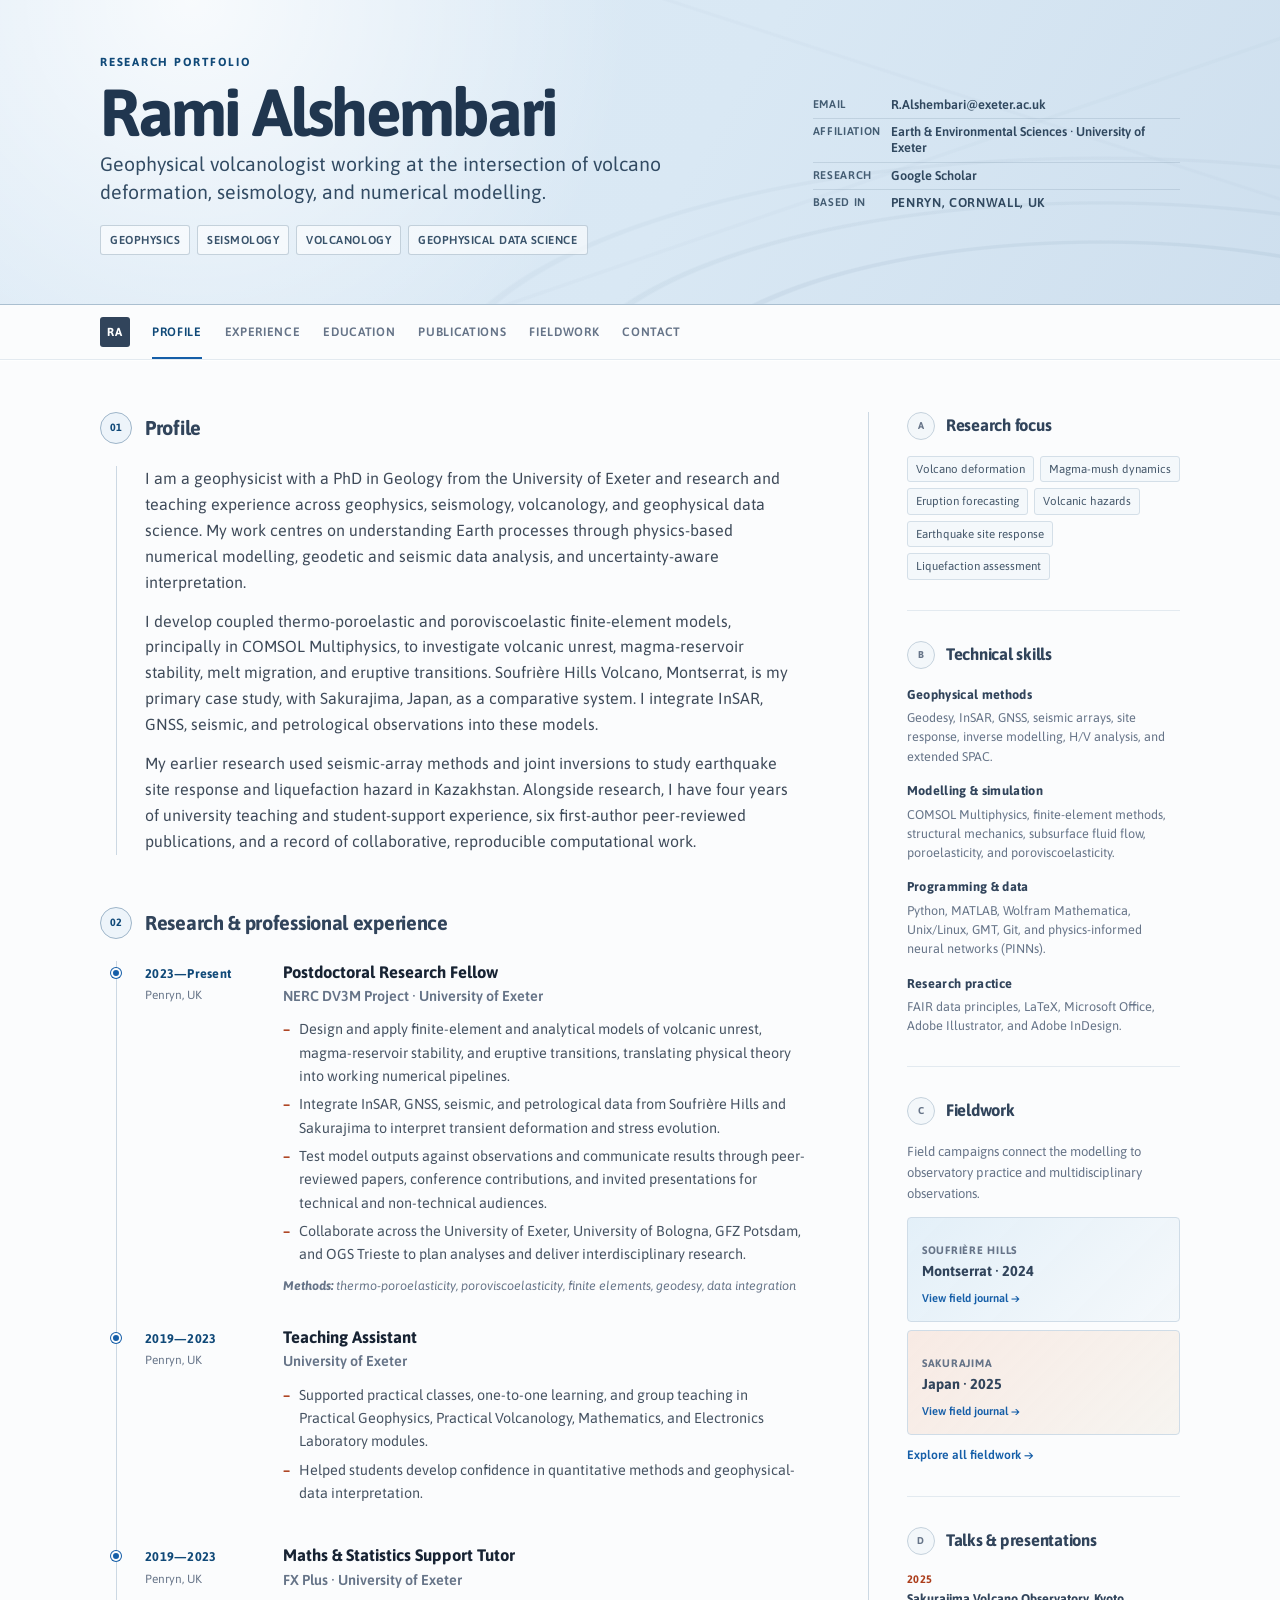
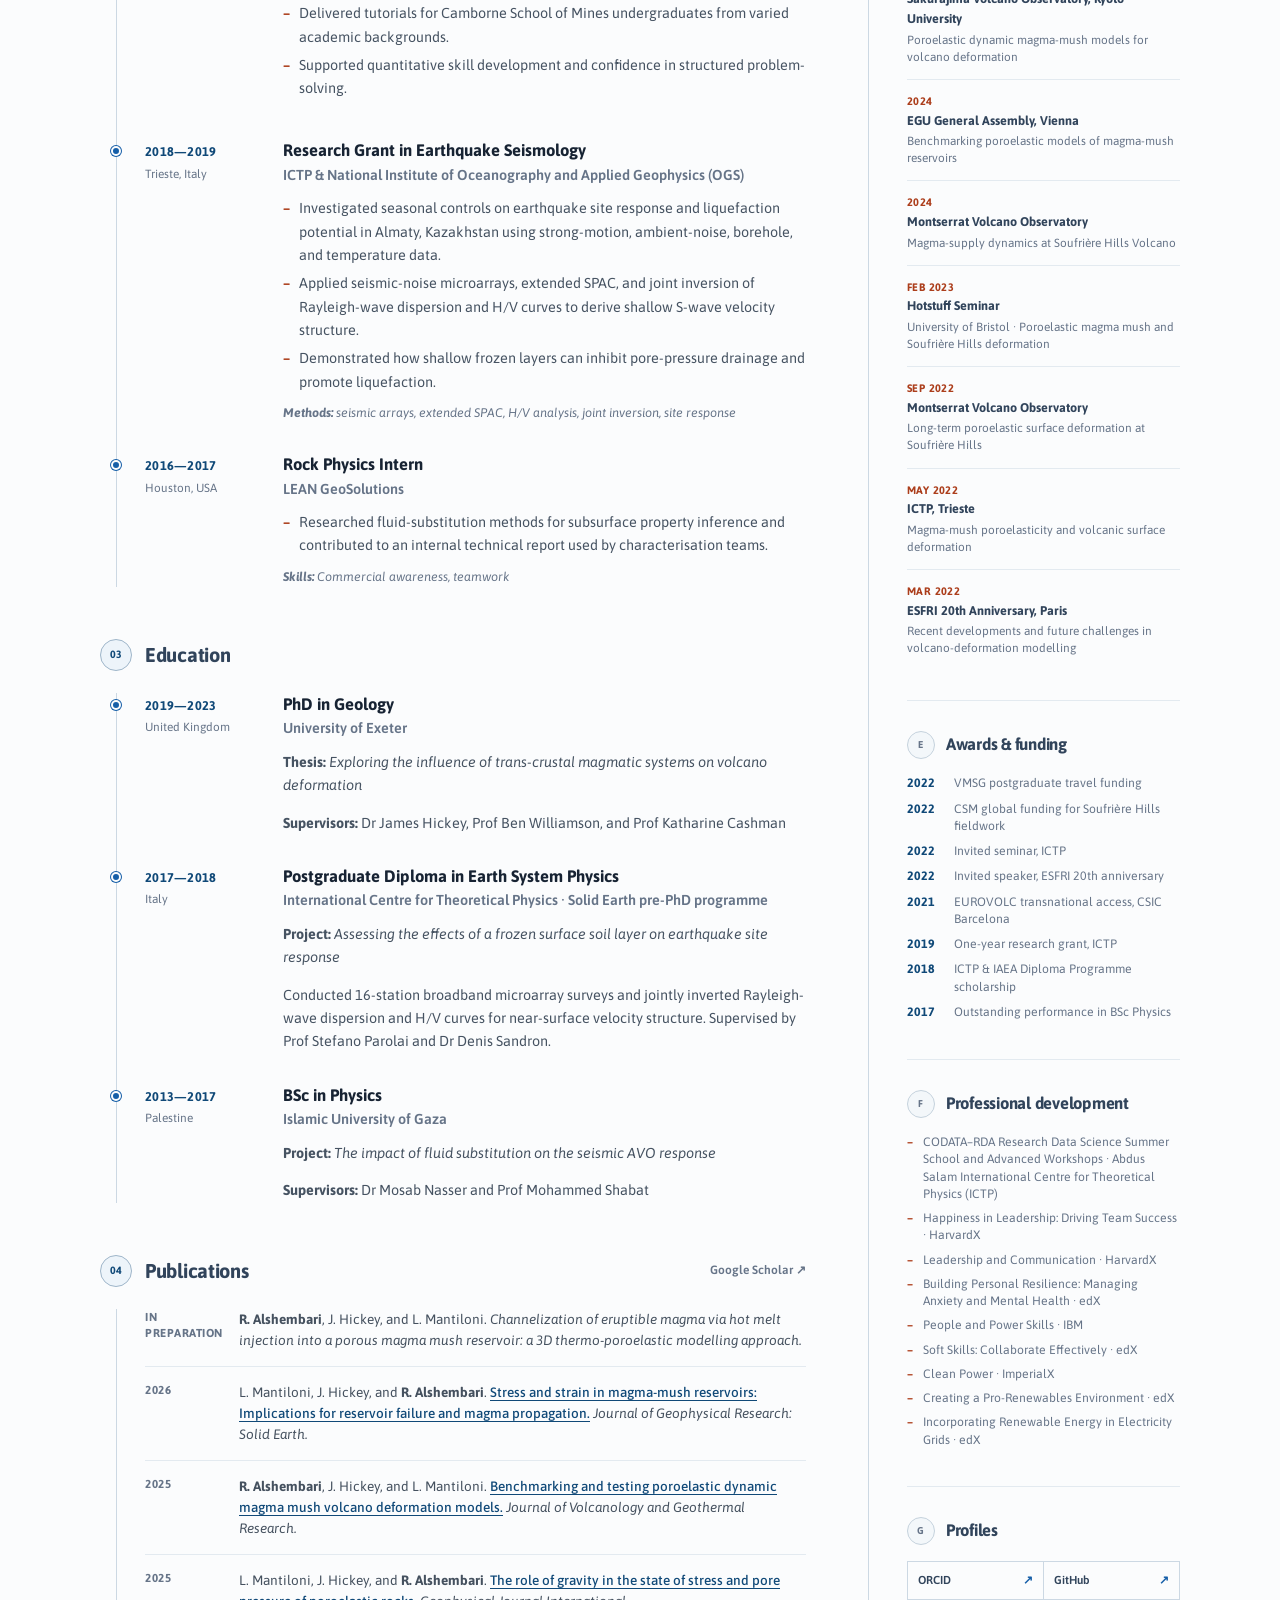
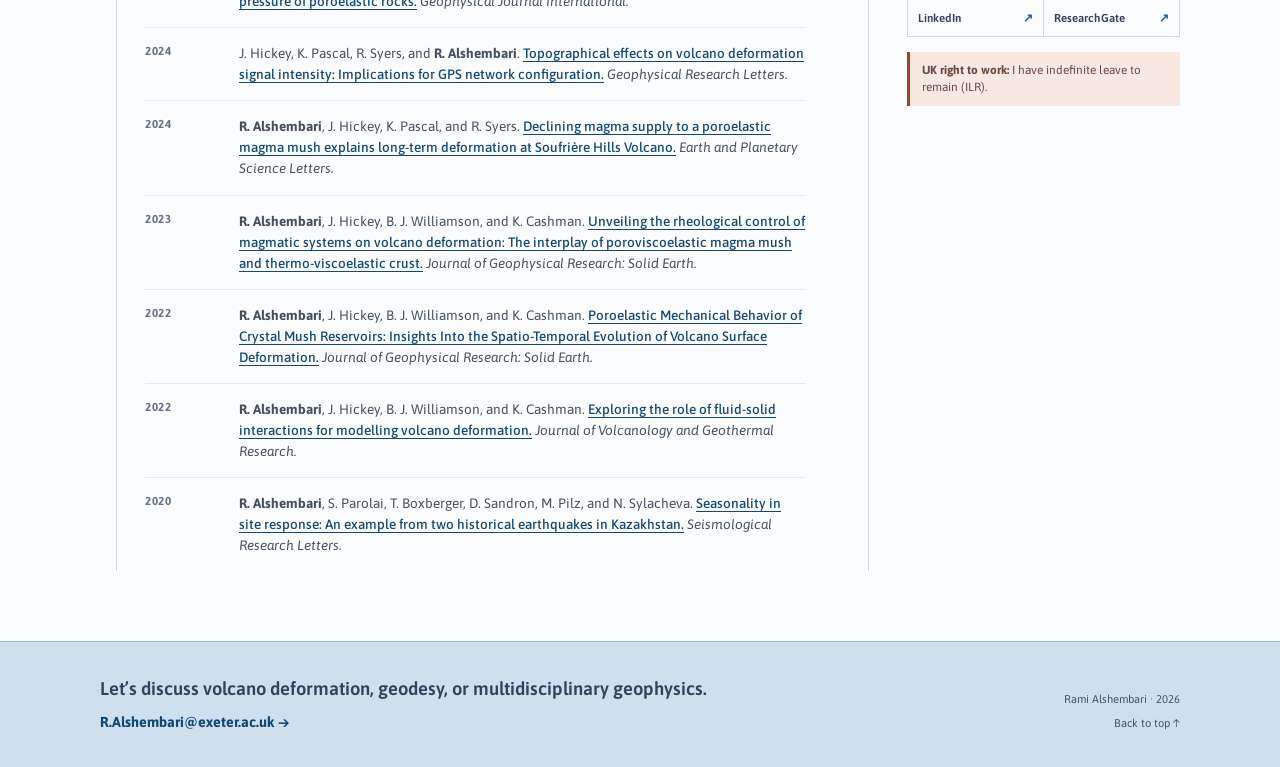
==== commit 2c4389ce: "Add rock physics internship" ====
--- a/index.html
+++ b/index.html
@@ -192,6 +192,21 @@
               <p class="keywords"><strong>Methods:</strong> seismic arrays, extended SPAC, H/V analysis, joint inversion, site response</p>
             </div>
           </article>
+
+          <article class="timeline-item">
+            <div class="timeline-meta">
+              <span class="date-range">2016—2017</span>
+              <span>Houston, USA</span>
+            </div>
+            <div class="timeline-content">
+              <h3>Rock Physics Intern</h3>
+              <p class="organisation">LEAN GeoSolutions</p>
+              <ul class="dash-list">
+                <li>Researched fluid-substitution methods for subsurface property inference and contributed to an internal technical report used by characterisation teams.</li>
+              </ul>
+              <p class="keywords"><strong>Skills:</strong> Commercial awareness, teamwork</p>
+            </div>
+          </article>
         </div>
       </section>
 
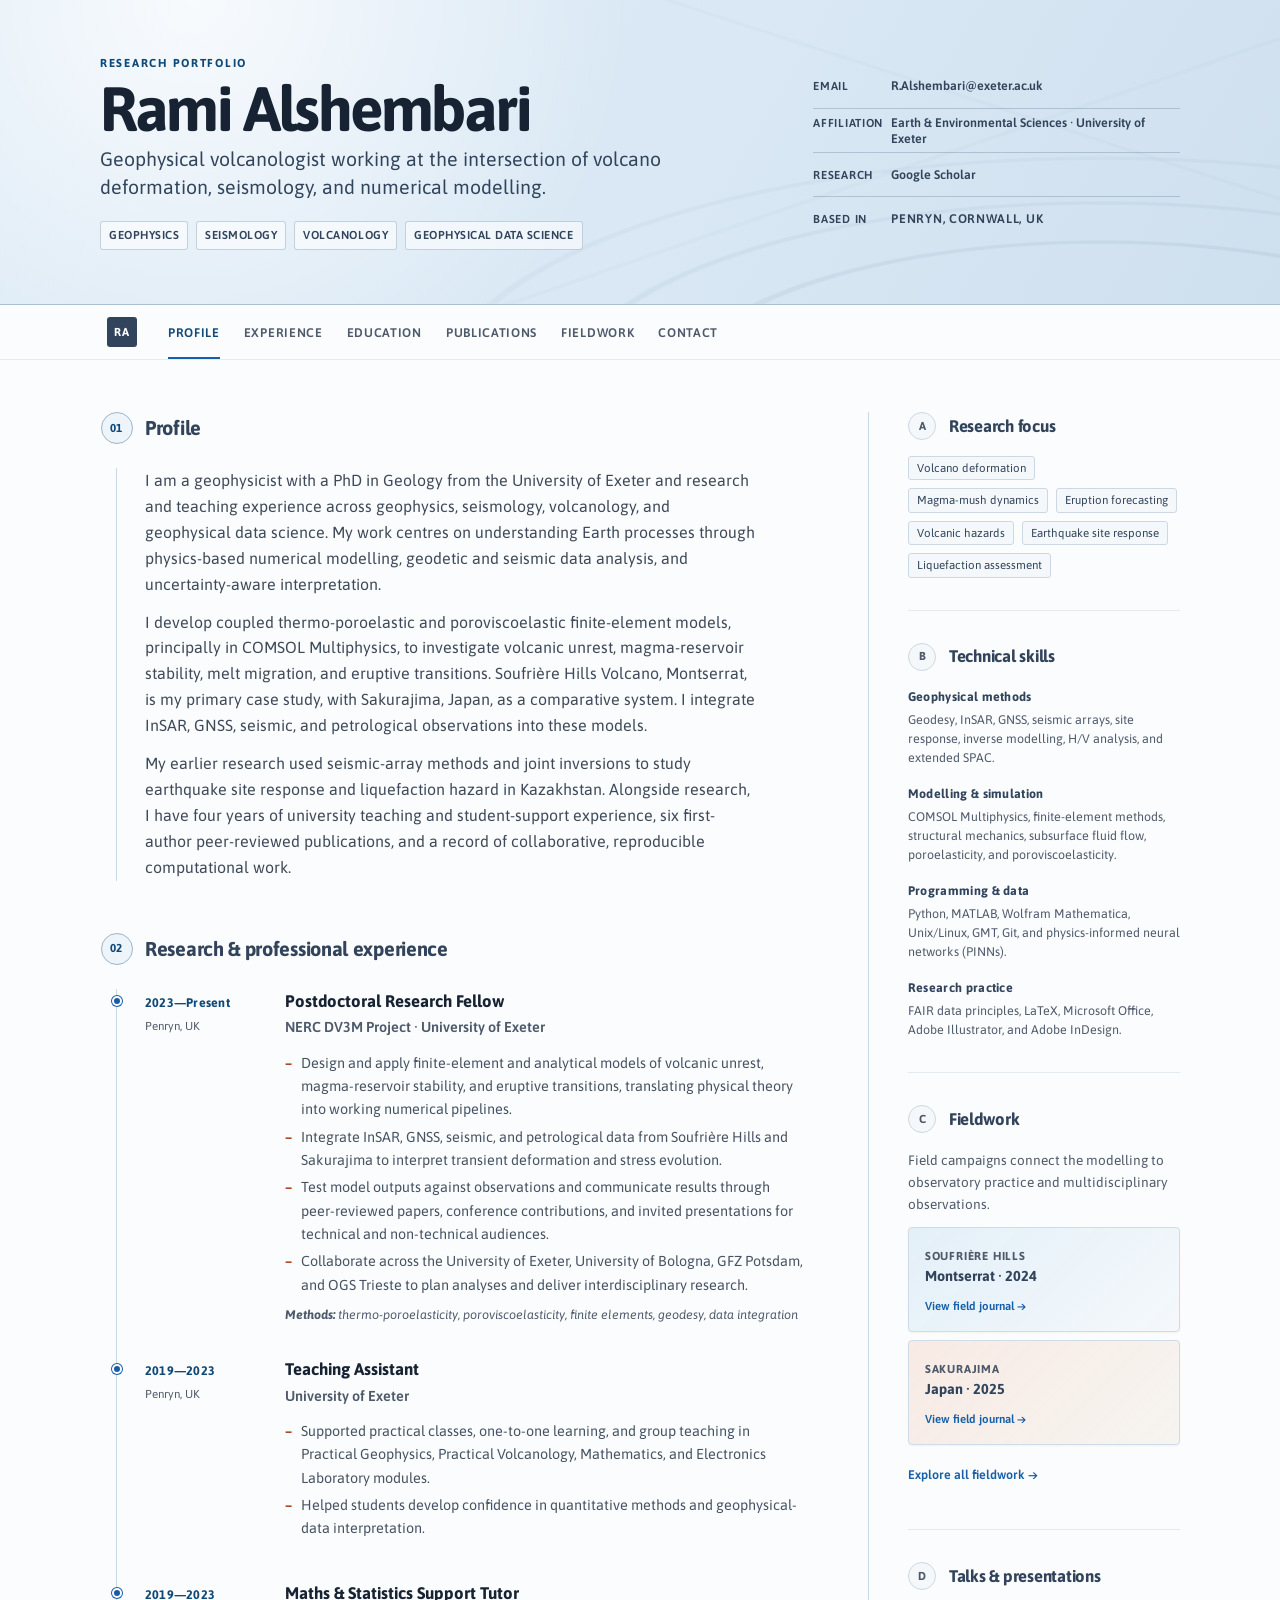
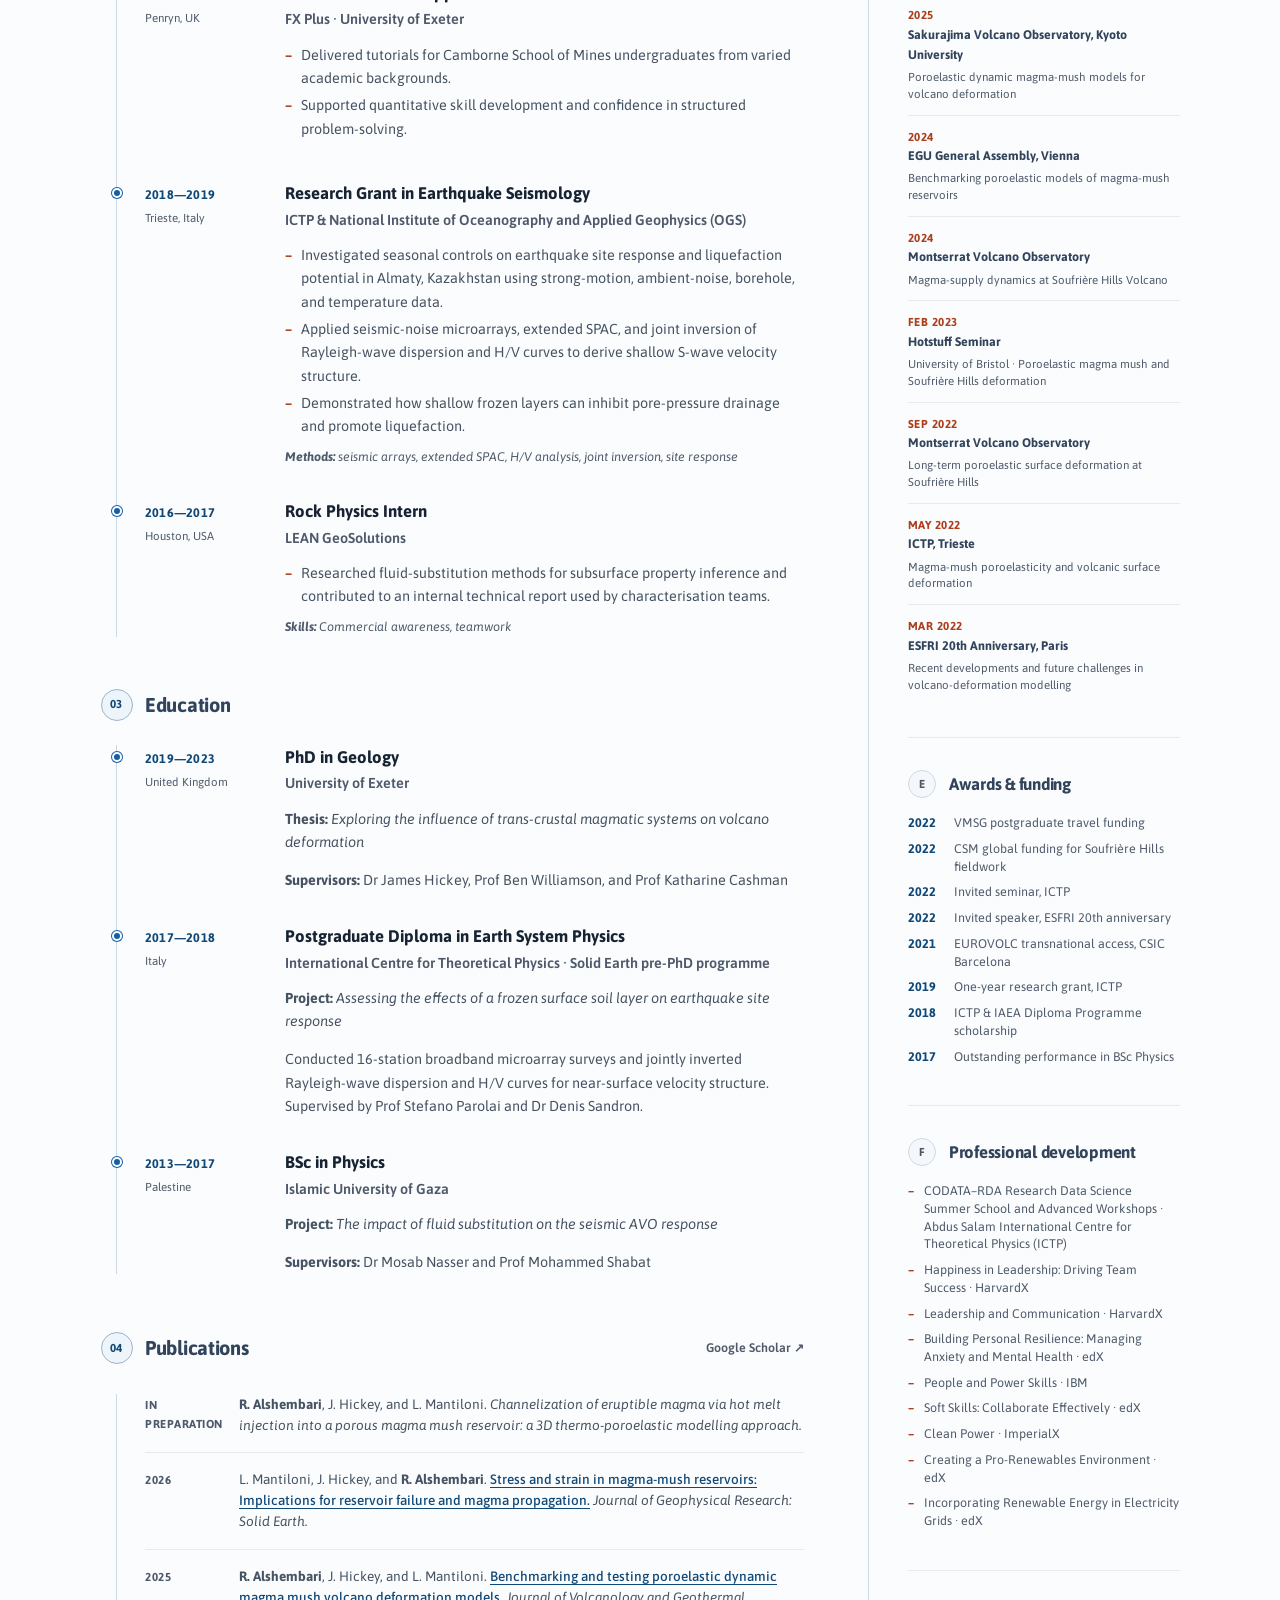
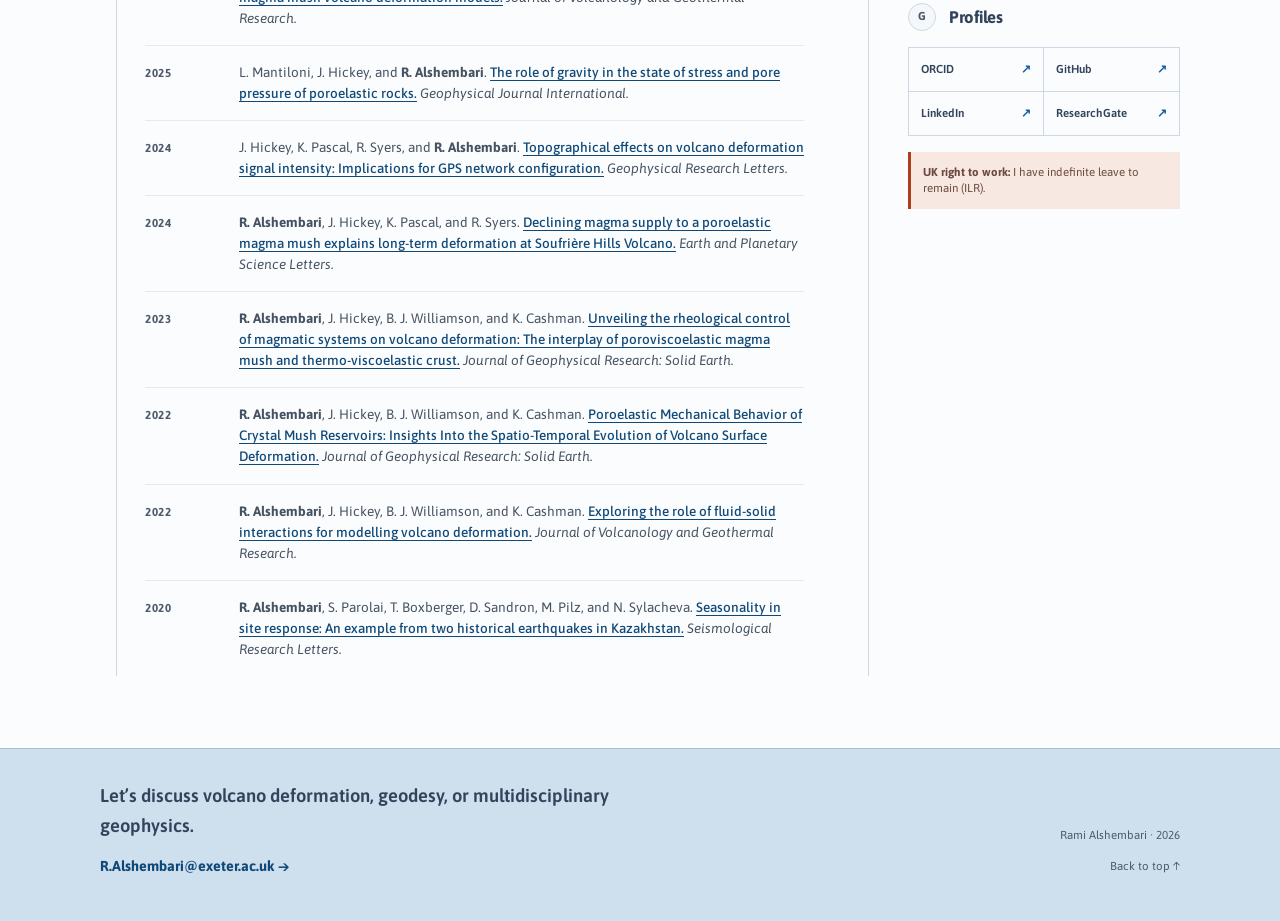
==== commit 12217860: "Apply HIG audit fixes, dark mode, and scroll motion Alignment - Put the section badge, timeline dots" ====
--- a/index.html
+++ b/index.html
@@ -2,6 +2,7 @@
 <html lang="en">
 <head>
   <meta charset="utf-8">
+  <script>document.documentElement.classList.add('js');</script>
   <meta name="viewport" content="width=device-width, initial-scale=1">
   <meta name="description" content="Rami Alshembari is a geophysical volcanologist at the University of Exeter, specialising in volcano deformation, seismology, geodesy, and physics-based numerical modelling.">
   <meta name="author" content="Rami Alshembari">
@@ -11,12 +12,12 @@
   <meta property="og:description" content="Research, publications, teaching, and fieldwork in volcano deformation, seismology, and numerical modelling.">
   <meta property="og:type" content="profile">
   <meta property="og:url" content="https://rami-alshembari.github.io/">
-  <meta property="og:image" content="https://rami-alshembari.github.io/og.png">
+  <meta property="og:image" content="https://rami-alshembari.github.io/og.jpg">
   <meta property="og:image:width" content="1200">
   <meta property="og:image:height" content="630">
   <meta property="og:image:alt" content="Rami Alshembari — Geophysical Volcanologist, with volcano and seismic motifs">
   <meta name="twitter:card" content="summary_large_image">
-  <meta name="twitter:image" content="https://rami-alshembari.github.io/og.png">
+  <meta name="twitter:image" content="https://rami-alshembari.github.io/og.jpg">
   <title>Rami Alshembari | Geophysical Volcanologist</title>
   <link rel="preconnect" href="https://fonts.googleapis.com">
   <link rel="preconnect" href="https://fonts.gstatic.com" crossorigin>
@@ -115,7 +116,7 @@
           <span class="section-number" aria-hidden="true">01</span>
           <h2 id="profile-heading">Profile</h2>
         </div>
-        <div class="section-body profile-copy">
+        <div class="section-body profile-copy" data-reveal-group>
           <p>I am a geophysicist with a PhD in Geology from the University of Exeter and research and teaching experience across geophysics, seismology, volcanology, and geophysical data science. My work centres on understanding Earth processes through physics-based numerical modelling, geodetic and seismic data analysis, and uncertainty-aware interpretation.</p>
           <p>I develop coupled thermo-poroelastic and poroviscoelastic finite-element models, principally in COMSOL Multiphysics, to investigate volcanic unrest, magma-reservoir stability, melt migration, and eruptive transitions. Soufrière Hills Volcano, Montserrat, is my primary case study, with Sakurajima, Japan, as a comparative system. I integrate InSAR, GNSS, seismic, and petrological observations into these models.</p>
           <p>My earlier research used seismic-array methods and joint inversions to study earthquake site response and liquefaction hazard in Kazakhstan. Alongside research, I have four years of university teaching and student-support experience, six first-author peer-reviewed publications, and a record of collaborative, reproducible computational work.</p>
@@ -128,7 +129,7 @@
           <h2 id="experience-heading">Research &amp; professional experience</h2>
         </div>
         <div class="section-body timeline">
-          <article class="timeline-item">
+          <article class="timeline-item" data-reveal>
             <div class="timeline-meta">
               <span class="date-range">2023—Present</span>
               <span>Penryn, UK</span>
@@ -146,7 +147,7 @@
             </div>
           </article>
 
-          <article class="timeline-item">
+          <article class="timeline-item" data-reveal>
             <div class="timeline-meta">
               <span class="date-range">2019—2023</span>
               <span>Penryn, UK</span>
@@ -161,7 +162,7 @@
             </div>
           </article>
 
-          <article class="timeline-item">
+          <article class="timeline-item" data-reveal>
             <div class="timeline-meta">
               <span class="date-range">2019—2023</span>
               <span>Penryn, UK</span>
@@ -176,7 +177,7 @@
             </div>
           </article>
 
-          <article class="timeline-item">
+          <article class="timeline-item" data-reveal>
             <div class="timeline-meta">
               <span class="date-range">2018—2019</span>
               <span>Trieste, Italy</span>
@@ -193,7 +194,7 @@
             </div>
           </article>
 
-          <article class="timeline-item">
+          <article class="timeline-item" data-reveal>
             <div class="timeline-meta">
               <span class="date-range">2016—2017</span>
               <span>Houston, USA</span>
@@ -216,7 +217,7 @@
           <h2 id="education-heading">Education</h2>
         </div>
         <div class="section-body timeline education-timeline">
-          <article class="timeline-item">
+          <article class="timeline-item" data-reveal>
             <div class="timeline-meta">
               <span class="date-range">2019—2023</span>
               <span>United Kingdom</span>
@@ -229,7 +230,7 @@
             </div>
           </article>
 
-          <article class="timeline-item">
+          <article class="timeline-item" data-reveal>
             <div class="timeline-meta">
               <span class="date-range">2017—2018</span>
               <span>Italy</span>
@@ -242,7 +243,7 @@
             </div>
           </article>
 
-          <article class="timeline-item">
+          <article class="timeline-item" data-reveal>
             <div class="timeline-meta">
               <span class="date-range">2013—2017</span>
               <span>Palestine</span>
@@ -264,7 +265,7 @@
           <a class="section-action" href="https://scholar.google.com/citations?user=D3kNIOEAAAAJ&amp;hl=en&amp;view_op=list_works&amp;sortby=pubdate" target="_blank" rel="noopener noreferrer">Google Scholar ↗</a>
         </div>
         <div class="section-body">
-          <ol class="publication-list">
+          <ol class="publication-list" data-reveal-group>
             <li>
               <span class="publication-year">In preparation</span>
               <p><strong>R. Alshembari</strong>, J. Hickey, and L. Mantiloni. <em>Channelization of eruptible magma via hot melt injection into a porous magma mush reservoir: a 3D thermo-poroelastic modelling approach.</em></p>
@@ -311,7 +312,7 @@
     </div>
 
     <aside class="resume-sidebar" aria-label="Skills, fieldwork, talks, and awards">
-      <section class="sidebar-section" aria-labelledby="focus-heading">
+      <section class="sidebar-section" data-reveal aria-labelledby="focus-heading">
         <div class="sidebar-heading">
           <span aria-hidden="true">A</span>
           <h2 id="focus-heading">Research focus</h2>
@@ -326,7 +327,7 @@
         </ul>
       </section>
 
-      <section class="sidebar-section" aria-labelledby="skills-heading">
+      <section class="sidebar-section" data-reveal aria-labelledby="skills-heading">
         <div class="sidebar-heading">
           <span aria-hidden="true">B</span>
           <h2 id="skills-heading">Technical skills</h2>
@@ -351,7 +352,7 @@
         </div>
       </section>
 
-      <section class="sidebar-section fieldwork-section" id="fieldwork" aria-labelledby="fieldwork-heading">
+      <section class="sidebar-section fieldwork-section" data-reveal id="fieldwork" aria-labelledby="fieldwork-heading">
         <div class="sidebar-heading">
           <span aria-hidden="true">C</span>
           <h2 id="fieldwork-heading">Fieldwork</h2>
@@ -372,7 +373,7 @@
         </div>
       </section>
 
-      <section class="sidebar-section" aria-labelledby="talks-heading">
+      <section class="sidebar-section" data-reveal aria-labelledby="talks-heading">
         <div class="sidebar-heading">
           <span aria-hidden="true">D</span>
           <h2 id="talks-heading">Talks &amp; presentations</h2>
@@ -388,7 +389,7 @@
         </ol>
       </section>
 
-      <section class="sidebar-section" aria-labelledby="awards-heading">
+      <section class="sidebar-section" data-reveal aria-labelledby="awards-heading">
         <div class="sidebar-heading">
           <span aria-hidden="true">E</span>
           <h2 id="awards-heading">Awards &amp; funding</h2>
@@ -405,7 +406,7 @@
         </ul>
       </section>
 
-      <section class="sidebar-section" aria-labelledby="development-heading">
+      <section class="sidebar-section" data-reveal aria-labelledby="development-heading">
         <div class="sidebar-heading">
           <span aria-hidden="true">F</span>
           <h2 id="development-heading">Professional development</h2>
@@ -423,7 +424,7 @@
         </ul>
       </section>
 
-      <section class="sidebar-section profile-links" aria-labelledby="links-heading">
+      <section class="sidebar-section profile-links" data-reveal aria-labelledby="links-heading">
         <div class="sidebar-heading">
           <span aria-hidden="true">G</span>
           <h2 id="links-heading">Profiles</h2>
@@ -440,7 +441,7 @@
   </main>
 
   <footer class="site-footer" id="contact">
-    <div class="container footer-inner">
+    <div class="container footer-inner" data-reveal>
       <div>
         <p class="footer-title">Let’s discuss volcano deformation, geodesy, or multidisciplinary geophysics.</p>
         <a class="footer-email" href="mailto:R.Alshembari@exeter.ac.uk">R.Alshembari@exeter.ac.uk →</a>
--- a/styles.css
+++ b/styles.css
@@ -1,21 +1,151 @@
 :root {
-  color-scheme: light;
+  color-scheme: light dark;
+
+  /* Surfaces & ink */
   --paper: #fbfcfd;
   --surface: #ffffff;
   --header: #dceaf6;
+  --header-mid: #d9e8f4;
   --header-deep: #cedfee;
+  --masthead-edge: #aabfd0;
   --ink: #172333;
   --ink-soft: #31445b;
-  --muted: #667488;
+  --ink-body: #3e4a59;
+  --ink-body-2: #465362;
+  --muted: #4e5a6b;
+  --muted-soft: #566577;
   --line: #ccd8e3;
   --line-light: #e3eaf0;
   --accent: #155ea8;
   --accent-dark: #104978;
   --magma: #ac3e1c;
   --magma-soft: #f7e8e1;
+  --magma-ink: #6c4a3e;
   --tag: rgba(255, 255, 255, 0.58);
+  --tag-line: rgba(70, 104, 133, 0.28);
+  --panel: #f4f8fb;
+  --panel-2: #edf4fa;
+  --badge-line: #9eb5c9;
+  --card-cool: rgba(226, 239, 248, 0.96);
+  --card-cool-2: rgba(244, 248, 251, 0.98);
+  --card-warm: rgba(247, 232, 225, 0.9);
+  --card-warm-2: rgba(246, 244, 240, 0.98);
+  --card-line: #cfdce7;
+  --card-line-hover: #8caac2;
+  --nav-fill: rgba(251, 252, 253, 0.86);
+
+  /* Spacing scale — 4pt grid */
+  --sp-1: 4px;
+  --sp-2: 8px;
+  --sp-3: 12px;
+  --sp-4: 16px;
+  --sp-5: 20px;
+  --sp-6: 24px;
+  --sp-7: 32px;
+  --sp-8: 40px;
+  --sp-9: 52px;
+  --sp-10: 72px;
+
+  /* Type scale — 7 steps */
+  --fs-100: 0.72rem;
+  --fs-200: 0.78rem;
+  --fs-300: 0.85rem;
+  --fs-400: 0.9rem;
+  --fs-500: 1rem;
+  --fs-600: 1.05rem;
+  --fs-700: 1.25rem;
+
+  /* Rail geometry — the vertical rule and every marker derive from these */
+  --rule-inset: 16px;
+  --rule-pad: 28px;
+
+  /* Motion */
+  --dur: 160ms;
+  --dur-fast: 120ms;
+  --dur-enter: 560ms;
+  --dur-draw: 900ms;
+  --ease: cubic-bezier(0.32, 0.72, 0, 1);
+  /* A gentle overshoot, for things that arrive rather than fade. */
+  --ease-out-back: cubic-bezier(0.34, 1.4, 0.64, 1);
+  --stagger: 70ms;
+
   --container: 1080px;
   --shadow: 0 14px 40px rgba(38, 63, 88, 0.09);
+  --shadow-rest: 0 1px 2px rgba(38, 63, 88, 0.05);
+}
+
+@media (prefers-color-scheme: dark) {
+  :root:not([data-theme="light"]) {
+    --paper: #0f1418;
+    --surface: #161c21;
+    --header: #18232e;
+    --header-mid: #16202a;
+    --header-deep: #131c25;
+    --masthead-edge: #2b3945;
+    --ink: #e6ecf2;
+    --ink-soft: #c2ceda;
+    --ink-body: #b3c0cd;
+    --ink-body-2: #aab8c6;
+    --muted: #93a3b3;
+    --muted-soft: #8496a7;
+    --line: #33404b;
+    --line-light: #232e37;
+    --accent: #6db3ee;
+    --accent-dark: #8ec8f7;
+    --magma: #e08163;
+    --magma-soft: #2a1c16;
+    --magma-ink: #e6b49f;
+    --tag: rgba(255, 255, 255, 0.06);
+    --tag-line: rgba(160, 190, 215, 0.22);
+    --panel: #1a222a;
+    --panel-2: #1c262f;
+    --badge-line: #3c4b58;
+    --card-cool: rgba(32, 46, 60, 0.96);
+    --card-cool-2: rgba(24, 32, 40, 0.98);
+    --card-warm: rgba(56, 38, 30, 0.9);
+    --card-warm-2: rgba(30, 26, 24, 0.98);
+    --card-line: #2f3c47;
+    --card-line-hover: #52697d;
+    --nav-fill: rgba(15, 20, 24, 0.86);
+    --shadow: 0 14px 40px rgba(0, 0, 0, 0.45);
+    --shadow-rest: 0 1px 2px rgba(0, 0, 0, 0.3);
+  }
+}
+
+:root[data-theme="dark"] {
+  --paper: #0f1418;
+  --surface: #161c21;
+  --header: #18232e;
+  --header-mid: #16202a;
+  --header-deep: #131c25;
+  --masthead-edge: #2b3945;
+  --ink: #e6ecf2;
+  --ink-soft: #c2ceda;
+  --ink-body: #b3c0cd;
+  --ink-body-2: #aab8c6;
+  --muted: #93a3b3;
+  --muted-soft: #8496a7;
+  --line: #33404b;
+  --line-light: #232e37;
+  --accent: #6db3ee;
+  --accent-dark: #8ec8f7;
+  --magma: #e08163;
+  --magma-soft: #2a1c16;
+  --magma-ink: #e6b49f;
+  --tag: rgba(255, 255, 255, 0.06);
+  --tag-line: rgba(160, 190, 215, 0.22);
+  --panel: #1a222a;
+  --panel-2: #1c262f;
+  --badge-line: #3c4b58;
+  --card-cool: rgba(32, 46, 60, 0.96);
+  --card-cool-2: rgba(24, 32, 40, 0.98);
+  --card-warm: rgba(56, 38, 30, 0.9);
+  --card-warm-2: rgba(30, 26, 24, 0.98);
+  --card-line: #2f3c47;
+  --card-line-hover: #52697d;
+  --nav-fill: rgba(15, 20, 24, 0.86);
+  --shadow: 0 14px 40px rgba(0, 0, 0, 0.45);
+  --shadow-rest: 0 1px 2px rgba(0, 0, 0, 0.3);
 }
 
 *,
@@ -26,7 +156,8 @@
 
 html {
   scroll-behavior: smooth;
-  scroll-padding-top: 76px;
+  /* Sticky nav is 55px; land anchors one spacing step below it. */
+  scroll-padding-top: 75px;
 }
 
 body {
@@ -49,6 +180,7 @@
   color: var(--accent);
   text-decoration-thickness: 1px;
   text-underline-offset: 0.2em;
+  transition: color var(--dur-fast) var(--ease);
 }
 
 a:hover {
@@ -61,9 +193,8 @@
 }
 
 :focus-visible {
-  outline: 3px solid #155ea8;
+  outline: 3px solid var(--accent);
   outline-offset: 4px;
-  border-radius: 3px;
 }
 
 h1,
@@ -76,20 +207,23 @@
 }
 
 .container {
-  width: min(calc(100% - 40px), var(--container));
+  width: min(calc(100% - var(--sp-8)), var(--container));
   margin-inline: auto;
 }
 
 .skip-link {
   position: fixed;
-  top: 12px;
-  left: 12px;
+  top: var(--sp-3);
+  left: var(--sp-3);
   z-index: 1000;
   transform: translateY(-160%);
-  padding: 9px 14px;
+  display: inline-flex;
+  align-items: center;
+  min-height: 44px;
+  padding: var(--sp-2) var(--sp-4);
   border-radius: 5px;
   background: var(--ink);
-  color: #fff;
+  color: var(--paper);
   font-weight: 700;
   text-decoration: none;
 }
@@ -102,11 +236,25 @@
 .masthead {
   position: relative;
   overflow: hidden;
-  border-bottom: 1px solid #aabfd0;
+  border-bottom: 1px solid var(--masthead-edge);
   background:
     radial-gradient(circle at 15% 0%, rgba(255, 255, 255, 0.8), transparent 39%),
-    linear-gradient(120deg, var(--header) 0%, #d9e8f4 54%, var(--header-deep) 100%);
+    linear-gradient(120deg, var(--header) 0%, var(--header-mid) 54%, var(--header-deep) 100%);
   color: var(--ink-soft);
+}
+
+@media (prefers-color-scheme: dark) {
+  :root:not([data-theme="light"]) .masthead {
+    background:
+      radial-gradient(circle at 15% 0%, rgba(120, 165, 205, 0.14), transparent 39%),
+      linear-gradient(120deg, var(--header) 0%, var(--header-mid) 54%, var(--header-deep) 100%);
+  }
+}
+
+:root[data-theme="dark"] .masthead {
+  background:
+    radial-gradient(circle at 15% 0%, rgba(120, 165, 205, 0.14), transparent 39%),
+    linear-gradient(120deg, var(--header) 0%, var(--header-mid) 54%, var(--header-deep) 100%);
 }
 
 .masthead-pattern {
@@ -120,58 +268,72 @@
     linear-gradient(18deg, transparent 0 72%, rgba(55, 91, 121, 0.09) 72.2% 72.5%, transparent 72.7%);
 }
 
+@media (prefers-color-scheme: dark) {
+  :root:not([data-theme="light"]) .masthead-pattern {
+    opacity: 0.5;
+    filter: invert(1) brightness(1.7);
+  }
+}
+
+:root[data-theme="dark"] .masthead-pattern {
+  opacity: 0.5;
+  filter: invert(1) brightness(1.7);
+}
+
 .masthead-inner {
   position: relative;
   display: grid;
   grid-template-columns: minmax(0, 1.45fr) minmax(350px, 0.85fr);
-  gap: clamp(36px, 7vw, 86px);
+  gap: clamp(var(--sp-8), 7vw, 88px);
   align-items: center;
   min-height: 304px;
-  padding-block: 42px 38px;
+  padding-block: var(--sp-8) var(--sp-8);
 }
 
 .eyebrow {
-  margin-bottom: 6px;
+  margin-bottom: var(--sp-1);
   color: var(--accent-dark);
-  font-size: 0.73rem;
+  font-size: var(--fs-100);
   font-weight: 700;
   letter-spacing: 0.15em;
   text-transform: uppercase;
 }
 
 .identity h1 {
-  margin-bottom: 4px;
-  color: #20364f;
-  font-size: clamp(2.8rem, 6vw, 4.15rem);
+  margin-bottom: var(--sp-1);
+  color: var(--ink);
+  /* Continuous across every width — no breakpoint jump. */
+  font-size: clamp(2.5rem, 1.92rem + 2.48vw, 4.15rem);
   font-weight: 700;
+  /* Tracking loosens as the type shrinks. */
   letter-spacing: -0.045em;
   line-height: 1.03;
 }
 
 .professional-title {
-  max-width: 690px;
-  margin-bottom: 18px;
-  color: #324b63;
-  font-size: clamp(1rem, 2vw, 1.22rem);
+  max-width: 62ch;
+  margin-bottom: var(--sp-5);
+  color: var(--ink-soft);
+  font-size: clamp(var(--fs-500), 2vw, 1.22rem);
   line-height: 1.45;
 }
 
 .discipline-list {
   display: flex;
   flex-wrap: wrap;
-  gap: 7px;
+  gap: var(--sp-2);
   padding: 0;
   margin-bottom: 0;
   list-style: none;
 }
 
 .discipline-list li {
-  padding: 5px 9px;
-  border: 1px solid rgba(70, 104, 133, 0.28);
+  padding: var(--sp-1) var(--sp-2);
+  border: 1px solid var(--tag-line);
   border-radius: 3px;
   background: var(--tag);
-  color: #39536b;
-  font-size: 0.72rem;
+  color: var(--ink-soft);
+  font-size: var(--fs-100);
   font-weight: 600;
   letter-spacing: 0.045em;
   text-transform: uppercase;
@@ -191,8 +353,12 @@
 .contact-location {
   display: grid;
   grid-template-columns: 70px minmax(0, 1fr);
-  gap: 8px;
-  padding: 5px 0;
+  gap: var(--sp-2);
+  /* T1: a real 44px row, with the label and value on a shared baseline. */
+  min-height: 44px;
+  padding: var(--sp-1) 0;
+  align-content: center;
+  align-items: baseline;
   color: inherit;
   line-height: 1.28;
   text-decoration: none;
@@ -200,12 +366,12 @@
 
 .contact-list > a + a,
 .contact-list > a + .contact-location {
-  border-top: 1px solid rgba(78, 107, 133, 0.17);
+  border-top: 1px solid var(--tag-line);
 }
 
 .contact-list span {
-  color: #435c72;
-  font-size: 0.7rem;
+  color: var(--ink-soft);
+  font-size: var(--fs-100);
   font-weight: 600;
   letter-spacing: 0.06em;
   text-transform: uppercase;
@@ -213,8 +379,8 @@
 
 .contact-list strong {
   overflow-wrap: anywhere;
-  color: #30485f;
-  font-size: 0.8rem;
+  color: var(--ink-soft);
+  font-size: var(--fs-200);
   font-weight: 600;
 }
 
@@ -228,56 +394,69 @@
   top: 0;
   z-index: 100;
   border-bottom: 1px solid var(--line-light);
-  background: rgba(251, 252, 253, 0.94);
-  box-shadow: 0 1px 0 rgba(255, 255, 255, 0.8);
-  backdrop-filter: blur(12px);
-  -webkit-backdrop-filter: blur(12px);
+  background: var(--nav-fill);
+  backdrop-filter: blur(12px) saturate(1.6);
+  -webkit-backdrop-filter: blur(12px) saturate(1.6);
 }
 
 .nav-inner {
   display: flex;
   min-height: 54px;
   align-items: center;
-  gap: 22px;
-}
-
+  gap: var(--sp-6);
+}
+
+/* T1: a 44px hit area around a 30px visual mark. */
 .nav-mark {
+  position: relative;
+  isolation: isolate;
   display: grid;
-  width: 30px;
-  height: 30px;
+  width: 44px;
+  height: 44px;
   flex: 0 0 auto;
   place-items: center;
-  border-radius: 3px;
-  background: var(--ink-soft);
-  color: #fff;
-  font-size: 0.73rem;
+  color: var(--paper);
+  font-size: var(--fs-100);
   font-weight: 700;
   letter-spacing: 0.08em;
   text-decoration: none;
 }
 
-.nav-mark:hover {
+.nav-mark::before {
+  position: absolute;
+  inset: 0;
+  z-index: -1;
+  width: 30px;
+  height: 30px;
+  margin: auto;
+  border-radius: 3px;
+  background: var(--ink-soft);
+  content: "";
+  transition: background-color var(--dur-fast) var(--ease);
+}
+
+.nav-mark:hover::before {
   background: var(--accent);
-  color: #fff;
 }
 
 .nav-links {
   display: flex;
   min-width: 0;
   align-items: center;
-  gap: 23px;
+  gap: var(--sp-6);
 }
 
 .nav-links a {
   position: relative;
   padding: 17px 0 15px;
   color: var(--muted);
-  font-size: 0.76rem;
+  font-size: var(--fs-200);
   font-weight: 600;
   letter-spacing: 0.055em;
   text-decoration: none;
   text-transform: uppercase;
   white-space: nowrap;
+  transition: color var(--dur-fast) var(--ease);
 }
 
 .nav-links a::after {
@@ -290,16 +469,20 @@
   content: "";
   opacity: 0;
   transform: scaleX(0.35);
-  transition: opacity 160ms ease, transform 160ms ease;
+  transition: opacity var(--dur) var(--ease), transform var(--dur) var(--ease);
 }
 
 .nav-links a:hover,
-.nav-links a[aria-current="true"] {
+.nav-links a[aria-current="true"],
+.nav-links a[aria-current="page"],
+.nav-links a[aria-current="location"] {
   color: var(--accent-dark);
 }
 
 .nav-links a:hover::after,
-.nav-links a[aria-current="true"]::after {
+.nav-links a[aria-current="true"]::after,
+.nav-links a[aria-current="page"]::after,
+.nav-links a[aria-current="location"]::after {
   opacity: 1;
   transform: scaleX(1);
 }
@@ -307,8 +490,8 @@
 .resume-layout {
   display: grid;
   grid-template-columns: minmax(0, 2.08fr) minmax(275px, 0.92fr);
-  gap: clamp(34px, 5vw, 62px);
-  padding-block: 52px 70px;
+  gap: clamp(var(--sp-7), 5vw, 64px);
+  padding-block: var(--sp-9) var(--sp-10);
 }
 
 .resume-primary,
@@ -317,15 +500,15 @@
 }
 
 .resume-section + .resume-section {
-  margin-top: 52px;
+  margin-top: var(--sp-9);
 }
 
 .section-heading {
   display: grid;
   grid-template-columns: 33px minmax(0, 1fr);
-  gap: 12px;
+  gap: var(--sp-3);
   align-items: center;
-  margin-bottom: 22px;
+  margin-bottom: var(--sp-6);
 }
 
 .section-number,
@@ -333,12 +516,14 @@
   display: grid;
   width: 32px;
   height: 32px;
+  /* A1: centres the 32px badge in its 33px column so it lands on the rule axis. */
+  justify-self: center;
   place-items: center;
-  border: 1px solid #9eb5c9;
+  border: 1px solid var(--badge-line);
   border-radius: 50%;
-  background: #edf4fa;
+  background: var(--panel-2);
   color: var(--accent-dark);
-  font-size: 0.66rem;
+  font-size: var(--fs-100);
   font-weight: 700;
   letter-spacing: 0.04em;
 }
@@ -347,7 +532,7 @@
 .sidebar-heading h2 {
   margin: 0;
   color: var(--ink-soft);
-  font-size: 1.25rem;
+  font-size: var(--fs-700);
   font-weight: 700;
   letter-spacing: -0.015em;
   line-height: 1.2;
@@ -358,10 +543,15 @@
 }
 
 .section-action {
+  /* T1 */
+  display: inline-flex;
+  align-items: center;
+  min-height: 44px;
   color: var(--muted);
-  font-size: 0.75rem;
+  font-size: var(--fs-200);
   font-weight: 600;
   text-decoration: none;
+  transition: color var(--dur-fast) var(--ease);
 }
 
 .section-action:hover {
@@ -369,17 +559,18 @@
 }
 
 .section-body {
-  margin-left: 16px;
-  padding-left: 28px;
+  margin-left: var(--rule-inset);
+  padding-left: var(--rule-pad);
   border-left: 1px solid var(--line);
 }
 
 .profile-copy {
-  color: #3e4a59;
+  color: var(--ink-body);
 }
 
 .profile-copy p {
-  margin-bottom: 13px;
+  margin-bottom: var(--sp-3);
+  max-width: 68ch;
 }
 
 .profile-copy p:last-child {
@@ -388,31 +579,31 @@
 
 .timeline {
   display: grid;
-  gap: 30px;
+  gap: var(--sp-7);
 }
 
 .timeline-item {
   position: relative;
   display: grid;
   grid-template-columns: 116px minmax(0, 1fr);
-  gap: 22px;
-}
-
+  gap: var(--sp-6);
+  /* A3: puts the date on the job title's baseline whatever the two type sizes are. */
+  align-items: baseline;
+}
+
+/* A1: centred on the rule axis regardless of the dot's own border box. */
 .timeline-item::before {
   position: absolute;
   top: 7px;
-  left: -34px;
+  left: calc(0px - var(--rule-pad) - 0.5px);
   width: 10px;
   height: 10px;
   border: 2px solid var(--paper);
   border-radius: 50%;
   background: var(--accent);
   box-shadow: 0 0 0 1px var(--accent);
+  transform: translateX(-50%);
   content: "";
-}
-
-.timeline-meta {
-  padding-top: 1px;
 }
 
 .timeline-meta time,
@@ -424,50 +615,50 @@
 .timeline-meta time,
 .timeline-meta .date-range {
   color: var(--accent-dark);
-  font-size: 0.79rem;
+  font-size: var(--fs-200);
   font-weight: 700;
   letter-spacing: 0.02em;
 }
 
 .timeline-meta span {
-  margin-top: 2px;
+  margin-top: var(--sp-1);
   color: var(--muted);
-  font-size: 0.74rem;
+  font-size: var(--fs-100);
 }
 
 .timeline-content h3 {
-  margin-bottom: 2px;
+  margin-bottom: var(--sp-1);
   color: var(--ink);
-  font-size: 1.04rem;
+  font-size: var(--fs-600);
   line-height: 1.35;
 }
 
 .timeline-content > p,
 .timeline-content li {
-  color: #465362;
-  font-size: 0.9rem;
+  color: var(--ink-body-2);
+  font-size: var(--fs-400);
 }
 
 .organisation {
-  margin-bottom: 10px;
+  margin-bottom: var(--sp-3);
   color: var(--muted) !important;
   font-weight: 600;
 }
 
 .detail-line {
-  margin: 7px 0 0;
+  margin: var(--sp-2) 0 0;
 }
 
 .dash-list {
   padding: 0;
-  margin-bottom: 9px;
+  margin-bottom: var(--sp-2);
   list-style: none;
 }
 
 .dash-list li {
   position: relative;
-  padding-left: 16px;
-  margin-bottom: 5px;
+  padding-left: var(--sp-4);
+  margin-bottom: var(--sp-1);
 }
 
 .dash-list li::before {
@@ -481,7 +672,7 @@
 .keywords {
   margin-bottom: 0;
   color: var(--muted) !important;
-  font-size: 0.78rem !important;
+  font-size: var(--fs-200) !important;
   font-style: italic;
 }
 
@@ -494,28 +685,29 @@
 .publication-list li {
   display: grid;
   grid-template-columns: 82px minmax(0, 1fr);
-  gap: 12px;
-  padding: 0 0 15px;
+  gap: var(--sp-3);
+  /* A2: puts the year on the citation's first baseline. */
+  align-items: baseline;
+  padding: 0 0 var(--sp-4);
 }
 
 .publication-list li + li {
-  padding-top: 15px;
+  padding-top: var(--sp-4);
   border-top: 1px solid var(--line-light);
 }
 
 .publication-year {
   color: var(--muted);
-  font-size: 0.72rem;
+  font-size: var(--fs-100);
   font-weight: 700;
   letter-spacing: 0.045em;
-  line-height: 1.45;
   text-transform: uppercase;
 }
 
 .publication-list p {
   margin-bottom: 0;
-  color: #45515f;
-  font-size: 0.85rem;
+  color: var(--ink-body-2);
+  font-size: var(--fs-300);
   line-height: 1.55;
 }
 
@@ -530,139 +722,144 @@
 
 /* Secondary CV column */
 .resume-sidebar {
-  padding-left: clamp(25px, 3vw, 38px);
+  padding-left: clamp(var(--sp-6), 3vw, var(--sp-8));
   border-left: 1px solid var(--line);
 }
 
 .sidebar-section {
-  padding-bottom: 30px;
+  padding-bottom: var(--sp-7);
 }
 
 .sidebar-section + .sidebar-section {
-  padding-top: 30px;
+  padding-top: var(--sp-7);
   border-top: 1px solid var(--line-light);
 }
 
 .sidebar-heading {
   display: grid;
   grid-template-columns: 29px minmax(0, 1fr);
-  gap: 10px;
+  gap: var(--sp-3);
   align-items: center;
-  margin-bottom: 16px;
+  margin-bottom: var(--sp-4);
 }
 
 .sidebar-heading > span {
   width: 28px;
   height: 28px;
-  border-color: #c5d2dd;
-  background: #f3f7fa;
+  border-color: var(--line);
+  background: var(--panel);
   color: var(--muted);
-  font-size: 0.62rem;
+  font-size: var(--fs-100);
 }
 
 .sidebar-heading h2 {
-  font-size: 1.04rem;
+  font-size: var(--fs-600);
 }
 
 .sidebar-intro {
-  margin-bottom: 13px;
+  margin-bottom: var(--sp-3);
   color: var(--muted);
-  font-size: 0.82rem;
+  font-size: var(--fs-300);
 }
 
 .tag-list {
   display: flex;
   flex-wrap: wrap;
-  gap: 6px;
+  gap: var(--sp-2);
   padding: 0;
   margin-bottom: 0;
   list-style: none;
 }
 
 .tag-list li {
-  padding: 5px 8px;
-  border: 1px solid #d4dfe8;
+  padding: var(--sp-1) var(--sp-2);
+  border: 1px solid var(--line);
   border-radius: 3px;
-  background: #f4f8fb;
-  color: #44576a;
-  font-size: 0.72rem;
+  background: var(--panel);
+  color: var(--ink-soft);
+  font-size: var(--fs-100);
   line-height: 1.25;
 }
 
 .skill-groups {
   display: grid;
-  gap: 15px;
+  gap: var(--sp-4);
 }
 
 .skill-groups h3 {
-  margin-bottom: 3px;
+  margin-bottom: var(--sp-1);
   color: var(--ink-soft);
-  font-size: 0.8rem;
+  font-size: var(--fs-200);
   letter-spacing: 0.025em;
 }
 
 .skill-groups p {
   margin-bottom: 0;
   color: var(--muted);
-  font-size: 0.79rem;
+  font-size: var(--fs-200);
   line-height: 1.52;
 }
 
 .field-links {
   display: grid;
-  gap: 8px;
+  gap: var(--sp-2);
 }
 
 .field-links > a:not(.all-fieldwork) {
   display: grid;
   min-height: 105px;
   align-content: end;
-  padding: 14px;
+  padding: var(--sp-4);
   overflow: hidden;
-  border: 1px solid #cfdce7;
+  border: 1px solid var(--card-line);
   border-radius: 4px;
   background:
-    linear-gradient(135deg, rgba(226, 239, 248, 0.96), rgba(244, 248, 251, 0.98)),
+    linear-gradient(135deg, var(--card-cool), var(--card-cool-2)),
     var(--surface);
+  box-shadow: var(--shadow-rest);
   color: var(--ink-soft);
   text-decoration: none;
-  transition: border-color 160ms ease, transform 160ms ease;
+  /* P1: the lift is carried by the shadow, not by a hardening border. */
+  transition: transform var(--dur) var(--ease), box-shadow var(--dur) var(--ease);
 }
 
 .field-links > a:nth-child(2) {
   background:
-    linear-gradient(135deg, rgba(247, 232, 225, 0.9), rgba(246, 244, 240, 0.98)),
+    linear-gradient(135deg, var(--card-warm), var(--card-warm-2)),
     var(--surface);
 }
 
 .field-links > a:not(.all-fieldwork):hover {
-  border-color: #8caac2;
   transform: translateY(-2px);
+  box-shadow: var(--shadow);
 }
 
 .field-links span {
   color: var(--muted);
-  font-size: 0.68rem;
+  font-size: var(--fs-100);
   font-weight: 700;
   letter-spacing: 0.07em;
   text-transform: uppercase;
 }
 
 .field-links strong {
-  font-size: 0.9rem;
+  font-size: var(--fs-400);
 }
 
 .field-links small {
-  margin-top: 6px;
+  margin-top: var(--sp-2);
   color: var(--accent);
-  font-size: 0.7rem;
+  font-size: var(--fs-100);
   font-weight: 600;
 }
 
 .all-fieldwork {
   justify-self: start;
-  margin-top: 3px;
-  font-size: 0.76rem;
+  /* S3: rhythm comes from the grid gap alone. T1: a real 44px hit area. */
+  display: inline-flex;
+  align-items: center;
+  min-height: 44px;
+  font-size: var(--fs-200);
   font-weight: 600;
   text-decoration: none;
 }
@@ -675,17 +872,17 @@
 
 .compact-list li {
   display: grid;
-  padding-bottom: 13px;
+  padding-bottom: var(--sp-3);
 }
 
 .compact-list li + li {
-  padding-top: 13px;
+  padding-top: var(--sp-3);
   border-top: 1px solid var(--line-light);
 }
 
 .compact-list time {
   color: var(--magma);
-  font-size: 0.68rem;
+  font-size: var(--fs-100);
   font-weight: 700;
   letter-spacing: 0.04em;
   text-transform: uppercase;
@@ -693,13 +890,13 @@
 
 .compact-list strong {
   color: var(--ink-soft);
-  font-size: 0.79rem;
+  font-size: var(--fs-200);
 }
 
 .compact-list span {
-  margin-top: 2px;
+  margin-top: var(--sp-1);
   color: var(--muted);
-  font-size: 0.74rem;
+  font-size: var(--fs-100);
   line-height: 1.45;
 }
 
@@ -712,10 +909,10 @@
 .year-list li {
   display: grid;
   grid-template-columns: 38px minmax(0, 1fr);
-  gap: 9px;
-  margin-bottom: 8px;
+  gap: var(--sp-2);
+  margin-bottom: var(--sp-2);
   color: var(--muted);
-  font-size: 0.76rem;
+  font-size: var(--fs-200);
   line-height: 1.42;
 }
 
@@ -729,9 +926,9 @@
 }
 
 .compact-dashes li {
-  margin-bottom: 7px;
+  margin-bottom: var(--sp-2);
   color: var(--muted);
-  font-size: 0.76rem;
+  font-size: var(--fs-200);
   line-height: 1.42;
 }
 
@@ -746,17 +943,20 @@
   display: flex;
   align-items: center;
   justify-content: space-between;
-  padding: 9px 10px;
+  /* T1: 44px minimum height. */
+  min-height: 44px;
+  padding: var(--sp-3);
   border-right: 1px solid var(--line);
   border-bottom: 1px solid var(--line);
   color: var(--ink-soft);
-  font-size: 0.72rem;
+  font-size: var(--fs-100);
   font-weight: 600;
   text-decoration: none;
+  transition: background-color var(--dur-fast) var(--ease), color var(--dur-fast) var(--ease);
 }
 
 .profile-link-grid a:hover {
-  background: #edf4fa;
+  background: var(--panel-2);
   color: var(--accent);
 }
 
@@ -765,17 +965,17 @@
 }
 
 .availability {
-  margin: 15px 0 0;
-  padding: 10px 12px;
+  margin: var(--sp-4) 0 0;
+  padding: var(--sp-3);
   border-left: 3px solid var(--magma);
   background: var(--magma-soft);
-  color: #6c4a3e;
-  font-size: 0.74rem;
+  color: var(--magma-ink);
+  font-size: var(--fs-100);
   line-height: 1.45;
 }
 
 .site-footer {
-  border-top: 1px solid #aabfd0;
+  border-top: 1px solid var(--masthead-edge);
   background: var(--header-deep);
   color: var(--ink-soft);
 }
@@ -783,44 +983,58 @@
 .footer-inner {
   display: grid;
   grid-template-columns: minmax(0, 1fr) auto;
-  gap: 36px;
+  gap: var(--sp-7);
   align-items: end;
-  padding-block: 32px;
+  padding-block: var(--sp-7);
 }
 
 .footer-title {
-  max-width: 610px;
-  margin-bottom: 5px;
-  font-size: clamp(1rem, 2vw, 1.15rem);
+  max-width: 58ch;
+  margin-bottom: var(--sp-1);
+  font-size: clamp(var(--fs-500), 2vw, 1.15rem);
   font-weight: 600;
 }
 
 .footer-email {
+  /* T1 */
+  display: inline-flex;
+  align-items: center;
+  min-height: 44px;
   color: var(--accent-dark);
-  font-size: 0.9rem;
+  font-size: var(--fs-400);
   font-weight: 700;
   text-decoration: none;
 }
 
 .footer-meta {
-  text-align: right;
-}
-
-.footer-meta p,
+  display: grid;
+  justify-items: end;
+}
+
+.footer-meta p {
+  margin-bottom: 0;
+  color: var(--muted);
+  font-size: var(--fs-100);
+}
+
 .footer-meta a {
-  margin-bottom: 1px;
-  color: #40586d;
-  font-size: 0.7rem;
-}
-
-.footer-meta a {
+  /* T1 */
+  display: inline-flex;
+  align-items: center;
+  min-height: 44px;
+  color: var(--muted);
+  font-size: var(--fs-100);
   text-decoration: none;
+}
+
+.footer-meta a:hover {
+  color: var(--accent-dark);
 }
 
 @media (max-width: 920px) {
   .masthead-inner {
     grid-template-columns: 1fr;
-    gap: 28px;
+    gap: var(--sp-7);
   }
 
   .contact-panel {
@@ -829,21 +1043,21 @@
 
   .resume-layout {
     grid-template-columns: 1fr;
-    gap: 52px;
+    gap: var(--sp-9);
   }
 
   .resume-sidebar {
     display: grid;
     grid-template-columns: repeat(2, minmax(0, 1fr));
-    gap: 0 32px;
-    padding: 40px 0 0;
+    gap: 0 var(--sp-7);
+    padding: var(--sp-8) 0 0;
     border-top: 1px solid var(--line);
     border-left: 0;
   }
 
   .sidebar-section,
   .sidebar-section + .sidebar-section {
-    padding-block: 26px;
+    padding-block: var(--sp-6);
   }
 
   .sidebar-section:nth-child(1),
@@ -858,32 +1072,38 @@
   .sidebar-section:nth-child(n + 3) {
     border-top: 1px solid var(--line-light);
   }
+
+  /* A7: a lone final section spans both columns so its rule isn't half-width. */
+  .resume-sidebar > .sidebar-section:last-child:nth-child(odd) {
+    grid-column: 1 / -1;
+  }
 }
 
 @media (max-width: 720px) {
   html {
-    scroll-padding-top: 62px;
+    scroll-padding-top: 75px;
   }
 
   .container {
-    width: min(calc(100% - 28px), var(--container));
+    width: min(calc(100% - var(--sp-7)), var(--container));
   }
 
   .masthead-inner {
     min-height: 0;
-    padding-block: 32px 30px;
+    padding-block: var(--sp-7) var(--sp-7);
   }
 
   .identity h1 {
-    font-size: clamp(2.45rem, 12vw, 3.35rem);
+    /* Tracking eases off as the headline shrinks. */
+    letter-spacing: -0.03em;
   }
 
   .professional-title {
-    font-size: 1rem;
+    font-size: var(--fs-500);
   }
 
   .nav-inner {
-    gap: 13px;
+    gap: var(--sp-3);
   }
 
   .nav-mark {
@@ -891,9 +1111,8 @@
   }
 
   .nav-links {
-    gap: 18px;
+    gap: var(--sp-5);
     overflow-x: auto;
-    padding-bottom: 2px;
     scrollbar-color: var(--line) transparent;
     scrollbar-width: thin;
   }
@@ -911,35 +1130,28 @@
     background: var(--line);
   }
 
-  .nav-links a {
-    padding-block: 14px 12px;
-  }
-
   .resume-layout {
-    padding-block: 38px 54px;
+    padding-block: var(--sp-8) var(--sp-9);
   }
 
   .resume-section + .resume-section {
-    margin-top: 42px;
+    margin-top: var(--sp-8);
   }
 
   .section-body {
-    margin-left: 14px;
-    padding-left: 21px;
+    --rule-pad: 20px;
+
+    margin-left: var(--sp-3);
   }
 
   .timeline-item {
     grid-template-columns: 1fr;
-    gap: 5px;
-  }
-
-  .timeline-item::before {
-    left: -27px;
+    gap: var(--sp-1);
   }
 
   .timeline-meta {
     display: flex;
-    gap: 8px;
+    gap: var(--sp-2);
     align-items: baseline;
   }
 
@@ -949,7 +1161,7 @@
 
   .publication-list li {
     grid-template-columns: 1fr;
-    gap: 3px;
+    gap: var(--sp-1);
   }
 
   .resume-sidebar {
@@ -957,36 +1169,36 @@
   }
 
   .sidebar-section:nth-child(2) {
-    padding-top: 26px;
+    padding-top: var(--sp-6);
     border-top: 1px solid var(--line-light);
   }
 
   .footer-inner {
     grid-template-columns: 1fr;
-    gap: 23px;
+    gap: var(--sp-6);
   }
 
   .footer-meta {
-    text-align: left;
+    justify-items: start;
   }
 }
 
 @media (max-width: 480px) {
+  .identity h1 {
+    letter-spacing: -0.02em;
+  }
+
   .contact-list > a,
   .contact-location {
     grid-template-columns: 1fr;
     gap: 0;
-    padding: 4px 0;
+    padding: var(--sp-2) 0;
   }
 
   .contact-list > a:first-child {
     border-top: 0;
   }
 
-  .contact-list strong {
-    font-size: 0.75rem;
-  }
-
   .section-heading-with-action {
     grid-template-columns: 33px minmax(0, 1fr);
   }
@@ -998,6 +1210,173 @@
   .profile-link-grid {
     grid-template-columns: 1fr;
   }
+}
+
+/* ==========================================================================
+   Motion layer
+
+   Every rule here is gated on .js, which an inline script in <head> sets.
+   With scripting off the page renders fully visible and completely static —
+   nothing below can hide content that JavaScript then fails to reveal.
+   ========================================================================== */
+
+/* --- masthead: one orchestrated arrival on load ------------------------- */
+.js .identity > *,
+.js .contact-panel {
+  animation: rise var(--dur-enter) var(--ease) backwards;
+}
+
+.js .identity .eyebrow            { animation-delay: 60ms; }
+.js .identity h1                  { animation-delay: 130ms; }
+.js .identity .professional-title { animation-delay: 210ms; }
+.js .identity .discipline-list    { animation-delay: 290ms; }
+.js .contact-panel                { animation-delay: 360ms; }
+
+/* The masthead texture settles in behind everything else. */
+.js .masthead-pattern {
+  animation: fade-to-pattern 1400ms var(--ease) backwards;
+}
+
+@keyframes rise {
+  from { opacity: 0; transform: translateY(14px); }
+  to   { opacity: 1; transform: none; }
+}
+
+/* No `to` on purpose: the end value is whatever the theme set (0.26 light,
+   0.5 dark), so neither theme snaps when the animation finishes. */
+@keyframes fade-to-pattern {
+  from { opacity: 0; }
+}
+
+/* --- scroll reveals ----------------------------------------------------- */
+.js [data-reveal] {
+  opacity: 0;
+  transform: translateY(16px);
+}
+
+.js [data-reveal].is-visible {
+  opacity: 1;
+  transform: none;
+  transition:
+    opacity var(--dur-enter) var(--ease),
+    transform var(--dur-enter) var(--ease);
+}
+
+/* Children stagger inside a revealed group. */
+.js [data-reveal-group] > * {
+  opacity: 0;
+  transform: translateY(14px);
+}
+
+.js [data-reveal-group].is-visible > * {
+  opacity: 1;
+  transform: none;
+  transition:
+    opacity var(--dur-enter) var(--ease),
+    transform var(--dur-enter) var(--ease);
+}
+
+.js [data-reveal-group].is-visible > *:nth-child(1) { transition-delay: calc(var(--stagger) * 0); }
+.js [data-reveal-group].is-visible > *:nth-child(2) { transition-delay: calc(var(--stagger) * 1); }
+.js [data-reveal-group].is-visible > *:nth-child(3) { transition-delay: calc(var(--stagger) * 2); }
+.js [data-reveal-group].is-visible > *:nth-child(4) { transition-delay: calc(var(--stagger) * 3); }
+.js [data-reveal-group].is-visible > *:nth-child(5) { transition-delay: calc(var(--stagger) * 4); }
+.js [data-reveal-group].is-visible > *:nth-child(n + 6) { transition-delay: calc(var(--stagger) * 5); }
+
+/* --- the rule draws downward, like a trace being recorded --------------- */
+.js .section-body,
+.js .field-section-body {
+  position: relative;
+  border-left-color: transparent;
+}
+
+.js .section-body::before,
+.js .field-section-body::before {
+  position: absolute;
+  top: 0;
+  bottom: 0;
+  left: -1px;
+  width: 1px;
+  background: var(--line);
+  content: "";
+  transform: scaleY(0);
+  transform-origin: top;
+}
+
+.js .section-body.is-visible::before,
+.js .field-section-body.is-visible::before {
+  transform: scaleY(1);
+  transition: transform var(--dur-draw) var(--ease);
+}
+
+/* --- timeline dots arrive after the rule reaches them ------------------- */
+.js .timeline-item::before {
+  /* translateX(-50%) is what centres the dot on the rule — it must survive
+     the scale, so both transforms stay on one declaration. */
+  transform: translateX(-50%) scale(0);
+}
+
+.js .timeline.is-visible .timeline-item::before {
+  transform: translateX(-50%) scale(1);
+  transition: transform 380ms var(--ease-out-back);
+}
+
+.js .timeline.is-visible .timeline-item:nth-child(1)::before { transition-delay: 220ms; }
+.js .timeline.is-visible .timeline-item:nth-child(2)::before { transition-delay: 330ms; }
+.js .timeline.is-visible .timeline-item:nth-child(3)::before { transition-delay: 440ms; }
+.js .timeline.is-visible .timeline-item:nth-child(4)::before { transition-delay: 550ms; }
+.js .timeline.is-visible .timeline-item:nth-child(n + 5)::before { transition-delay: 660ms; }
+
+/* --- headings arrive as a unit ------------------------------------------
+   The badge is never animated on its own. Gating it separately from its
+   heading text meant a half-scrolled heading rendered with no number beside
+   it, which reads as a missing asset rather than as motion. --------------- */
+.js .section-heading,
+.js .sidebar-heading {
+  opacity: 0;
+  transform: translateY(10px);
+}
+
+.js .section-heading.is-visible,
+.js .sidebar-heading.is-visible {
+  opacity: 1;
+  transform: none;
+  transition:
+    opacity var(--dur-enter) var(--ease),
+    transform var(--dur-enter) var(--ease);
+}
+
+/* The badge's overshoot happens inside an already-fading parent, so text and
+   number can never be out of step. */
+.js .section-heading .section-number,
+.js .sidebar-heading > span {
+  transform: scale(0.86);
+}
+
+.js .section-heading.is-visible .section-number,
+.js .sidebar-heading.is-visible > span {
+  transform: none;
+  transition: transform 420ms var(--ease-out-back) 90ms;
+}
+
+/* --- the sticky nav gains elevation once it is holding content ---------- */
+.site-nav {
+  transition: box-shadow var(--dur) var(--ease), border-color var(--dur) var(--ease);
+}
+
+.site-nav.is-stuck {
+  border-bottom-color: var(--line);
+  box-shadow: 0 1px 12px rgba(38, 63, 88, 0.08);
+}
+
+@media (prefers-color-scheme: dark) {
+  :root:not([data-theme="light"]) .site-nav.is-stuck {
+    box-shadow: 0 1px 14px rgba(0, 0, 0, 0.5);
+  }
+}
+
+:root[data-theme="dark"] .site-nav.is-stuck {
+  box-shadow: 0 1px 14px rgba(0, 0, 0, 0.5);
 }
 
 @media (prefers-reduced-motion: reduce) {
@@ -1005,11 +1384,52 @@
     scroll-behavior: auto;
   }
 
+  /* Reveals resolve to their finished state rather than animating to it. */
+  .js [data-reveal],
+  .js [data-reveal-group] > *,
+  .js .identity > *,
+  .js .contact-panel {
+    opacity: 1 !important;
+    transform: none !important;
+    animation: none !important;
+  }
+
+  .js .masthead-pattern {
+    opacity: 0.26;
+    animation: none !important;
+  }
+
+  .js .section-body,
+  .js .field-section-body {
+    border-left-color: var(--line);
+  }
+
+  .js .section-body::before,
+  .js .field-section-body::before {
+    transform: scaleY(1);
+  }
+
+  .js .timeline-item::before,
+  .js .timeline.is-visible .timeline-item::before {
+    transform: translateX(-50%) scale(1) !important;
+  }
+
+  .js .section-heading,
+  .js .sidebar-heading,
+  .js .section-heading .section-number,
+  .js .sidebar-heading > span {
+    opacity: 1 !important;
+    transform: none !important;
+  }
+
   *,
   *::before,
   *::after {
+    animation-duration: 0.01ms !important;
+    animation-iteration-count: 1 !important;
     scroll-behavior: auto !important;
     transition-duration: 0.01ms !important;
+    transition-delay: 0ms !important;
   }
 }
 
@@ -1019,14 +1439,56 @@
     margin: 12mm;
   }
 
+  /* Nothing on paper may depend on an observer having fired. */
+  .js [data-reveal],
+  .js [data-reveal-group] > *,
+  .js .identity > *,
+  .js .contact-panel,
+  .js .section-heading,
+  .js .sidebar-heading,
+  .js .section-heading .section-number,
+  .js .sidebar-heading > span {
+    opacity: 1 !important;
+    transform: none !important;
+    animation: none !important;
+    transition: none !important;
+  }
+
+  .js .section-body,
+  .js .field-section-body {
+    border-left-color: #bbb;
+  }
+
+  .js .section-body::before,
+  .js .field-section-body::before {
+    display: none;
+  }
+
+  .js .timeline-item::before,
+  .js .timeline.is-visible .timeline-item::before {
+    transform: translateX(-50%) scale(1) !important;
+  }
+
+  .site-nav.is-stuck {
+    box-shadow: none;
+  }
+
   :root {
+    color-scheme: light;
     --paper: #fff;
     --surface: #fff;
     --ink: #111;
     --ink-soft: #222;
+    --ink-body: #222;
+    --ink-body-2: #222;
     --muted: #555;
+    --muted-soft: #555;
     --line: #bbb;
     --line-light: #ddd;
+    --masthead-edge: #999;
+    --badge-line: #999;
+    --shadow: none;
+    --shadow-rest: none;
   }
 
   html {
@@ -1135,7 +1597,7 @@
   }
 
   .section-body {
-    padding-left: 5mm;
+    --rule-pad: 5mm;
   }
 
   .timeline {
@@ -1146,10 +1608,6 @@
     grid-template-columns: 24mm 1fr;
     gap: 4mm;
     break-inside: avoid;
-  }
-
-  .timeline-item::before {
-    left: -6.5mm;
   }
 
   .timeline-content h3 {
@@ -1213,6 +1671,7 @@
     min-height: 0;
     padding: 2.5mm;
     background: #f3f6f8 !important;
+    box-shadow: none;
     -webkit-print-color-adjust: exact;
     print-color-adjust: exact;
   }
@@ -1222,7 +1681,18 @@
   }
 
   .profile-link-grid a {
+    min-height: 0;
     padding: 1.5mm;
+  }
+
+  .skip-link,
+  .footer-email,
+  .footer-meta a,
+  .section-action,
+  .all-fieldwork,
+  .contact-list > a,
+  .contact-location {
+    min-height: 0;
   }
 
   .site-footer {
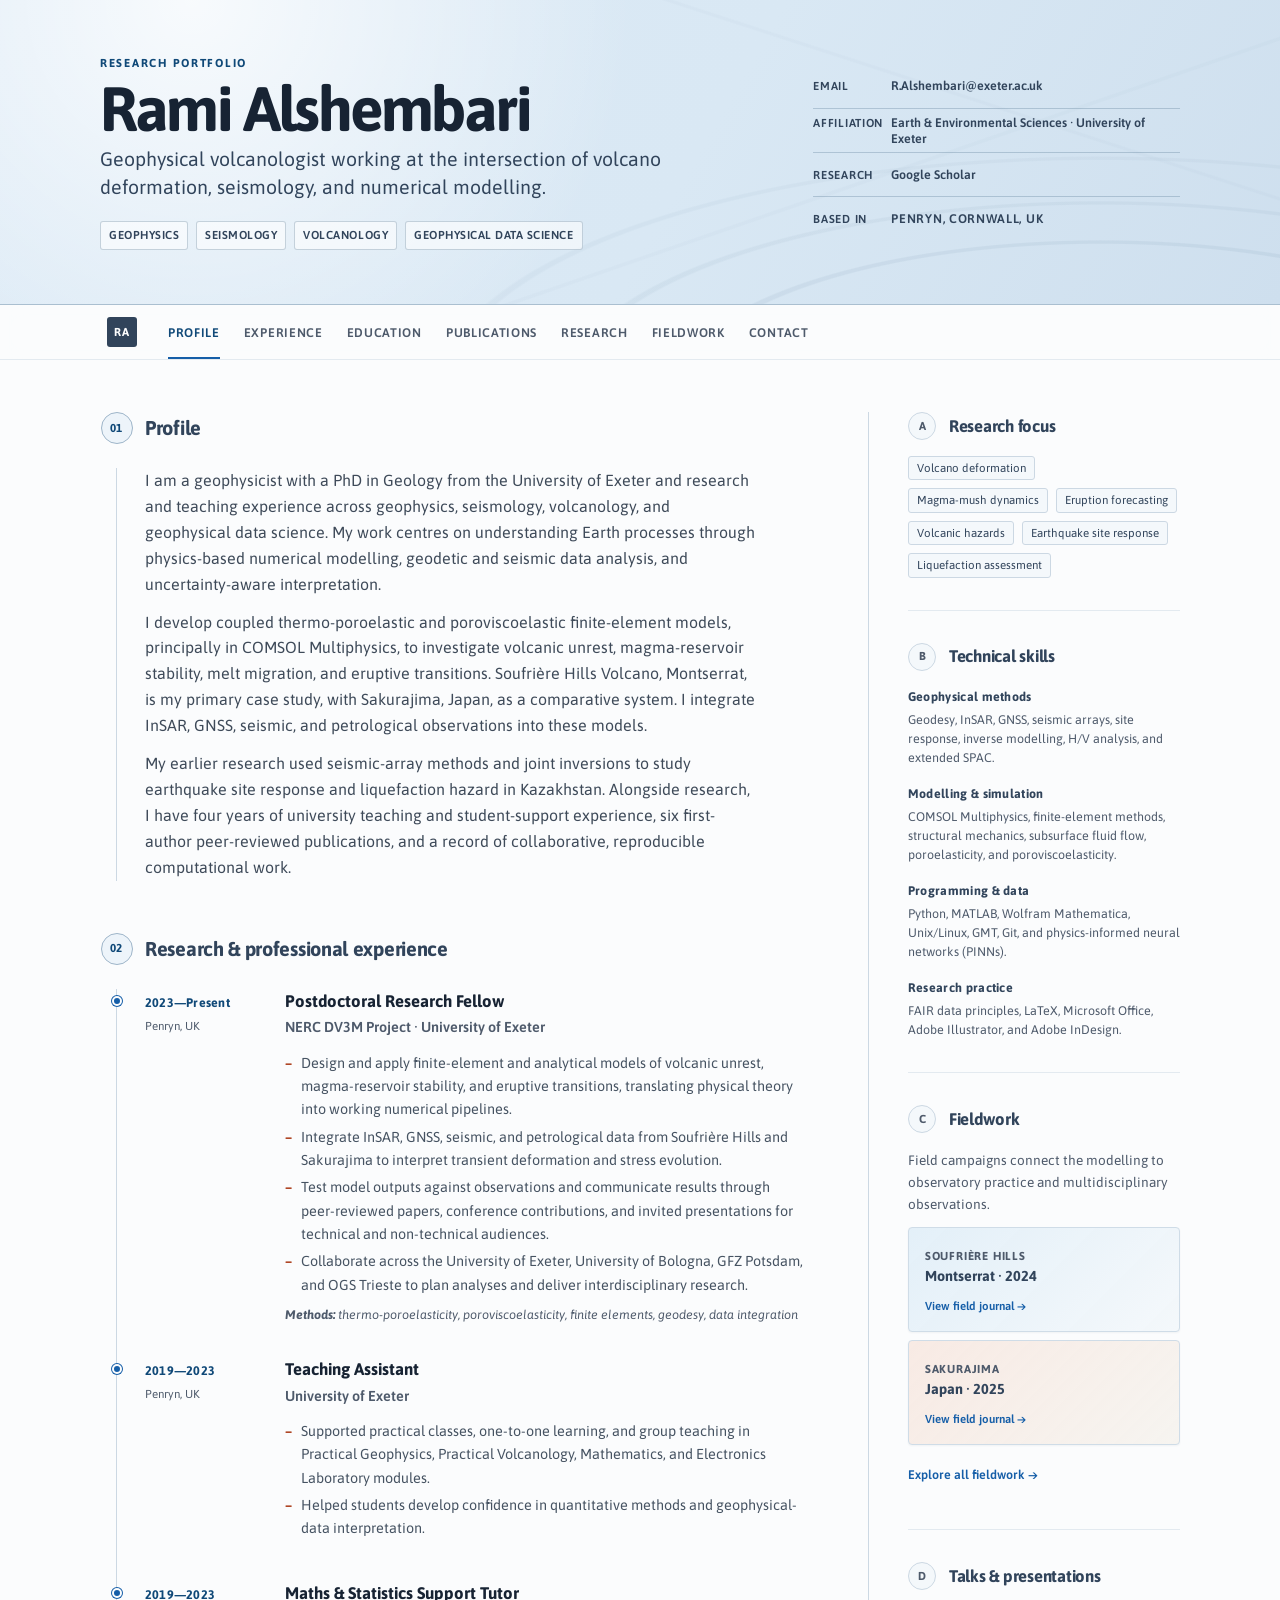
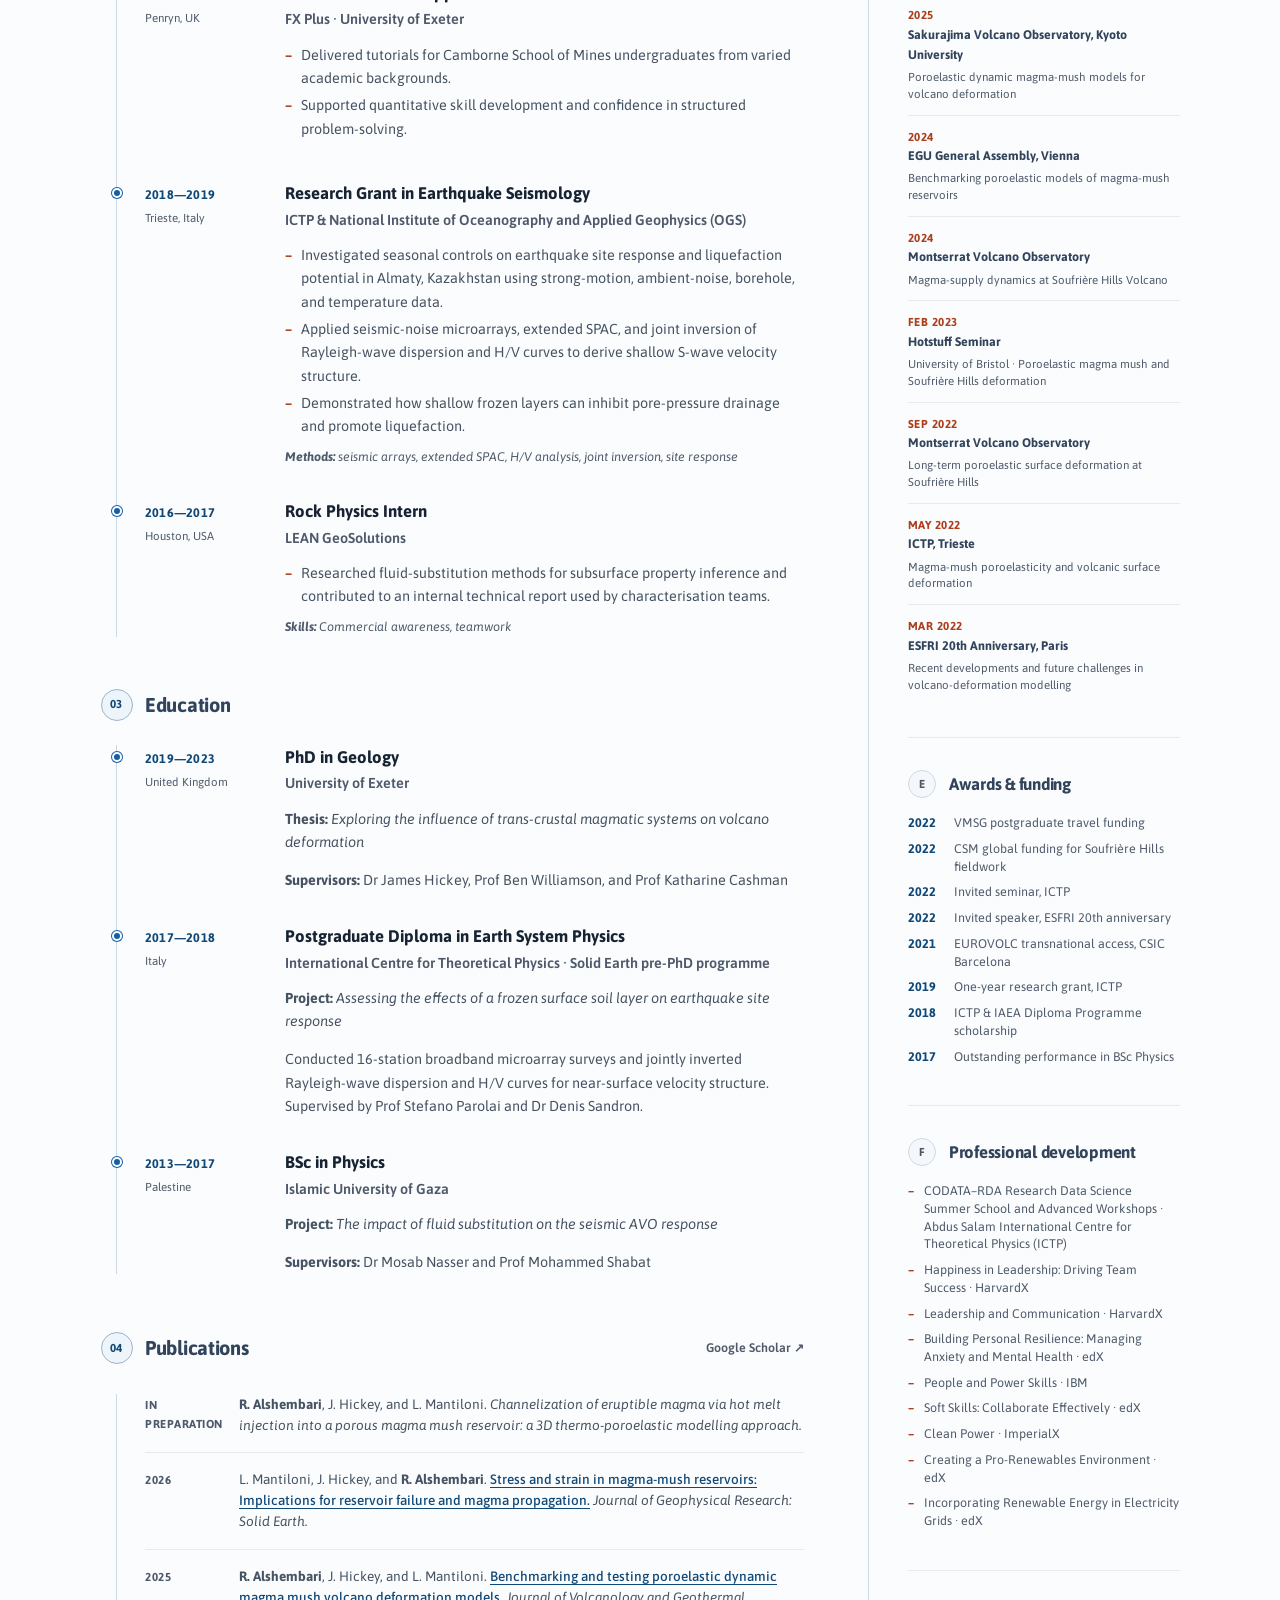
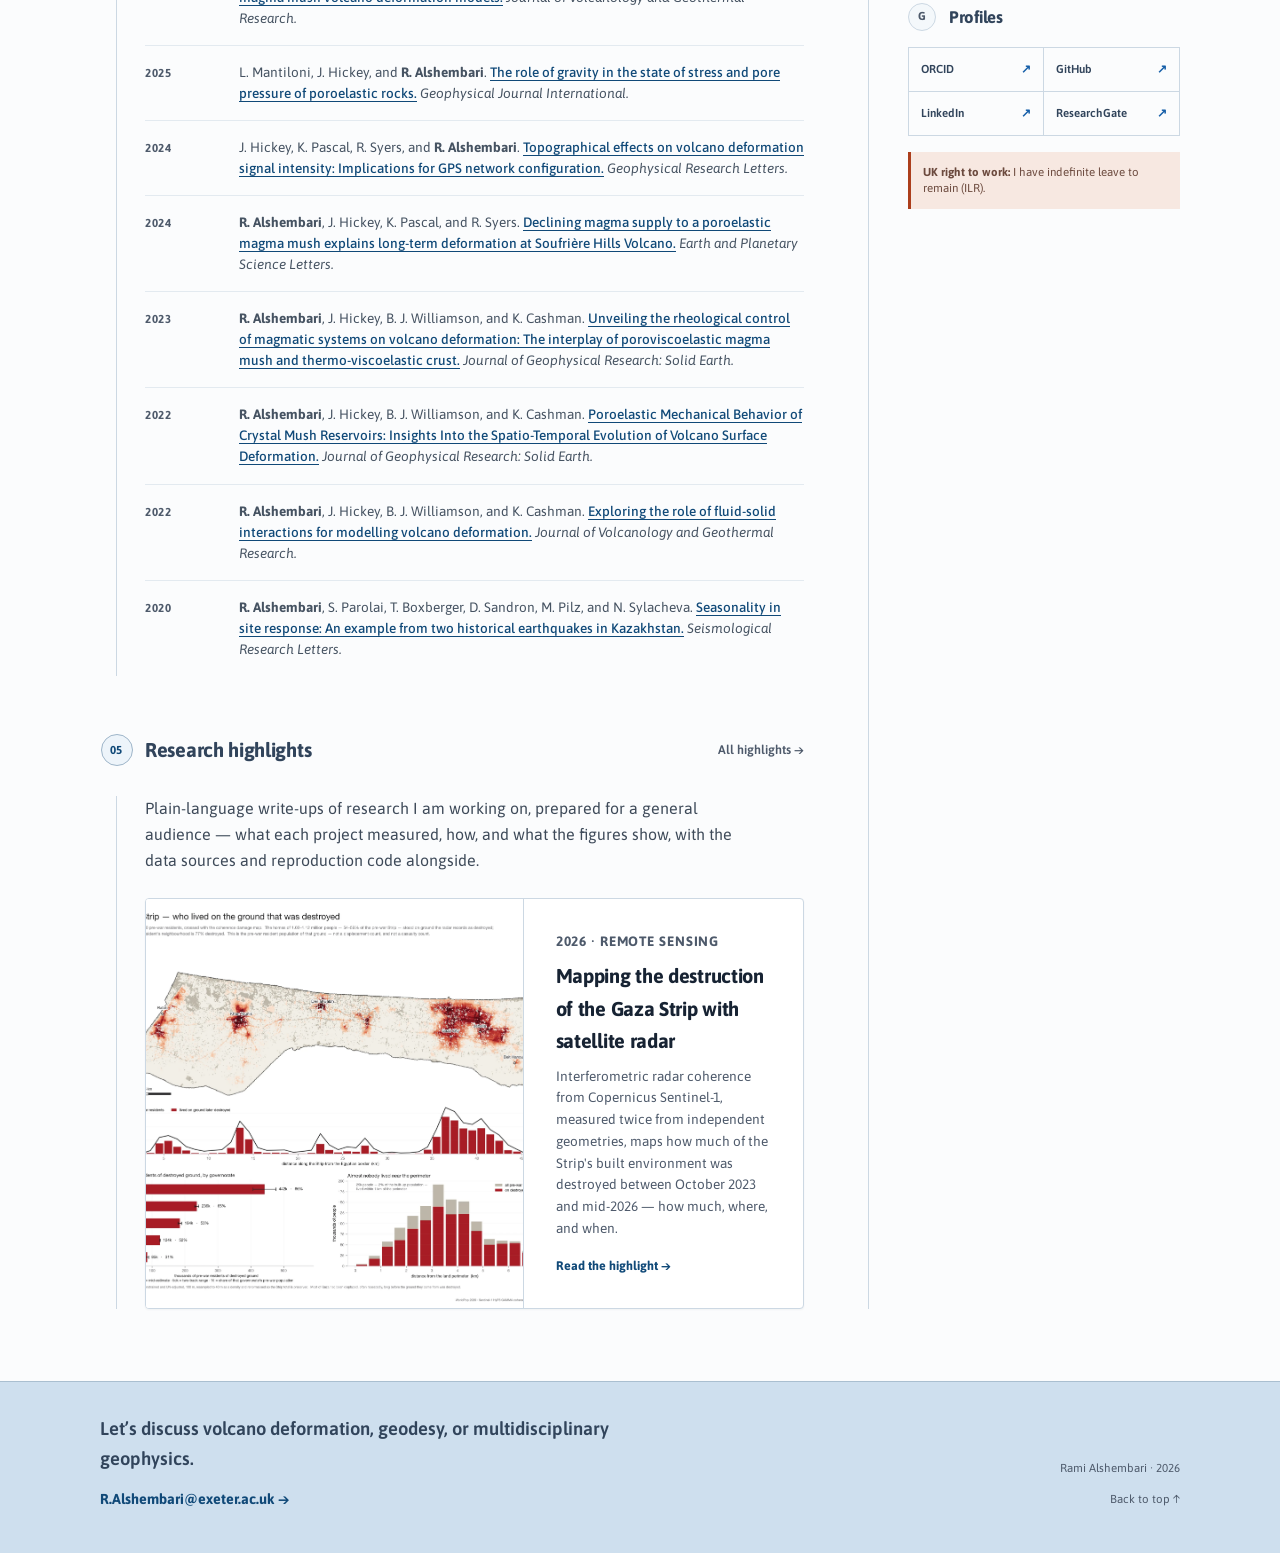
==== commit f6138bac: "Add the Research section: Gaza Strip satellite-radar write-up New pages: research.html (highlights i" ====
--- a/index.html
+++ b/index.html
@@ -23,6 +23,7 @@
   <link rel="preconnect" href="https://fonts.gstatic.com" crossorigin>
   <link href="https://fonts.googleapis.com/css2?family=Asap:wght@400;500;600;700&amp;display=swap" rel="stylesheet">
   <link rel="stylesheet" href="styles.css">
+  <link rel="stylesheet" href="research.css">
   <script type="application/ld+json">
   {
     "@context": "https://schema.org",
@@ -103,6 +104,7 @@
         <a href="#experience">Experience</a>
         <a href="#education">Education</a>
         <a href="#publications">Publications</a>
+        <a href="#research">Research</a>
         <a href="fieldtrip.html">Fieldwork</a>
         <a href="#contact">Contact</a>
       </div>
@@ -307,6 +309,28 @@
               <p><strong>R. Alshembari</strong>, S. Parolai, T. Boxberger, D. Sandron, M. Pilz, and N. Sylacheva. <a href="https://doi.org/10.1785/0220190114" target="_blank" rel="noopener noreferrer">Seasonality in site response: An example from two historical earthquakes in Kazakhstan.</a> <em>Seismological Research Letters.</em></p>
             </li>
           </ol>
+        </div>
+      </section>
+
+      <section class="resume-section" id="research" aria-labelledby="research-heading">
+        <div class="section-heading section-heading-with-action">
+          <span class="section-number" aria-hidden="true">05</span>
+          <h2 id="research-heading">Research highlights</h2>
+          <a class="section-action" href="research.html">All highlights →</a>
+        </div>
+        <div class="section-body">
+          <p class="profile-copy" style="max-width: 68ch; margin-bottom: var(--sp-6);">Plain-language write-ups of research I am working on, prepared for a general audience — what each project measured, how, and what the figures show, with the data sources and reproduction code alongside.</p>
+          <a class="highlight-card" href="research-gaza.html" data-reveal>
+            <div class="highlight-card-media">
+              <img src="research/gaza/figures/population_ADE_web_2200.webp" alt="Map of the Gaza Strip shading pre-war residents per hectare of ground later recorded as destroyed by satellite radar" width="2200" height="1841" loading="lazy" decoding="async">
+            </div>
+            <div class="highlight-card-body">
+              <p class="highlight-card-kicker">2026 · Remote sensing</p>
+              <h3>Mapping the destruction of the Gaza Strip with satellite radar</h3>
+              <p>Interferometric radar coherence from Copernicus Sentinel-1, measured twice from independent geometries, maps how much of the Strip's built environment was destroyed between October 2023 and mid-2026 — how much, where, and when.</p>
+              <span class="highlight-card-link">Read the highlight →</span>
+            </div>
+          </a>
         </div>
       </section>
     </div>
--- a/research.css
+++ b/research.css
@@ -0,0 +1,569 @@
+/* Research highlights — public-facing write-ups.
+   Builds on fieldwork.css (field-masthead, field-section, campaign-card,
+   field-page-links, field-footer) and the token system in styles.css. */
+
+/* ---------------------------------------------------------------------------
+   Hub page
+   --------------------------------------------------------------------------- */
+
+.research-lead-list {
+  display: grid;
+  gap: var(--sp-3);
+  max-width: 68ch;
+  margin: 0 0 var(--sp-6);
+  padding: 0;
+  list-style: none;
+  color: var(--muted);
+  font-size: var(--fs-300);
+}
+
+.research-lead-list li {
+  position: relative;
+  padding-left: var(--sp-4);
+}
+
+.research-lead-list li::before {
+  position: absolute;
+  left: 0;
+  color: var(--accent-dark);
+  content: "—";
+}
+
+/* One highlight, full width, image beside text. Reuses the campaign-card look. */
+.highlight-card {
+  display: grid;
+  grid-template-columns: minmax(0, 1.35fr) minmax(0, 1fr);
+  min-width: 0;
+  overflow: hidden;
+  border: 1px solid var(--line);
+  border-radius: 4px;
+  background: var(--surface);
+  box-shadow: var(--shadow-rest);
+  color: inherit;
+  text-decoration: none;
+  transition: transform var(--dur) var(--ease), box-shadow var(--dur) var(--ease);
+}
+
+.highlight-card + .highlight-card {
+  margin-top: var(--sp-5);
+}
+
+.highlight-card:hover {
+  transform: translateY(-2px);
+  box-shadow: var(--shadow);
+}
+
+.highlight-card-media {
+  overflow: hidden;
+  border-right: 1px solid var(--line);
+  background: var(--panel);
+}
+
+.highlight-card-media img {
+  display: block;
+  width: 100%;
+  height: 100%;
+  min-height: 220px;
+  object-fit: cover;
+  object-position: center 34%;
+  transition: transform var(--dur) var(--ease);
+}
+
+.highlight-card:hover .highlight-card-media img {
+  transform: scale(1.03);
+}
+
+.highlight-card-body {
+  display: grid;
+  align-content: start;
+  gap: var(--sp-2);
+  padding: clamp(var(--sp-5), 3vw, var(--sp-7));
+}
+
+.highlight-card-kicker {
+  color: var(--magma);
+  font-size: var(--fs-100);
+  font-weight: 700;
+  letter-spacing: 0.065em;
+  text-transform: uppercase;
+}
+
+.highlight-card-body h3 {
+  margin: 0;
+  color: var(--ink);
+  font-size: var(--fs-700);
+  letter-spacing: -0.015em;
+}
+
+.highlight-card-body p {
+  margin: 0;
+  color: var(--muted);
+  font-size: var(--fs-300);
+  line-height: 1.6;
+}
+
+.highlight-card-link {
+  margin-top: var(--sp-2);
+  color: var(--accent-dark);
+  font-size: var(--fs-200);
+  font-weight: 700;
+}
+
+.highlight-card:hover .highlight-card-link {
+  color: var(--accent);
+}
+
+.js .highlight-card {
+  opacity: 0;
+  transform: translateY(16px);
+}
+
+.js .highlight-card.is-visible {
+  opacity: 1;
+  transform: none;
+  transition:
+    opacity var(--dur-enter) var(--ease),
+    transform var(--dur-enter) var(--ease);
+}
+
+.js .highlight-card.is-visible:hover {
+  transform: translateY(-2px);
+  transition: transform var(--dur) var(--ease), box-shadow var(--dur) var(--ease);
+}
+
+/* Long research titles (e.g. "interferometric") should break rather than
+   clip inside the masthead, which sets overflow: hidden. */
+.field-masthead h1 {
+  overflow-wrap: break-word;
+}
+
+/* ---------------------------------------------------------------------------
+   Article page
+   --------------------------------------------------------------------------- */
+
+.research-article > * + * {
+  margin-top: var(--sp-7);
+}
+
+.research-prose {
+  max-width: 72ch;
+  color: var(--ink-body);
+  font-size: var(--fs-500);
+  line-height: 1.68;
+}
+
+.research-prose > * + * {
+  margin-top: var(--sp-4);
+}
+
+.research-prose h2 {
+  margin: 0 0 var(--sp-2);
+  color: var(--ink);
+  font-size: var(--fs-700);
+  font-weight: 700;
+  letter-spacing: -0.015em;
+  line-height: 1.2;
+}
+
+.research-prose h3 {
+  margin-top: var(--sp-7);
+  color: var(--ink);
+  font-size: var(--fs-700);
+  font-weight: 700;
+  letter-spacing: -0.015em;
+  line-height: 1.25;
+}
+
+.research-prose h3:first-child {
+  margin-top: 0;
+}
+
+.research-prose strong {
+  color: var(--ink);
+  font-weight: 700;
+}
+
+.research-prose a {
+  color: var(--accent-dark);
+  text-underline-offset: 2px;
+}
+
+.research-prose ul,
+.research-prose ol {
+  margin-left: 0;
+  padding-left: var(--sp-5);
+}
+
+.research-prose li + li {
+  margin-top: var(--sp-2);
+}
+
+.research-prose li::marker {
+  color: var(--accent-dark);
+}
+
+/* Footnote markers and the reference list */
+.research-prose sup a {
+  text-decoration: none;
+  font-weight: 700;
+  color: var(--accent-dark);
+}
+
+.research-refs {
+  max-width: 74ch;
+  color: var(--muted);
+  font-size: var(--fs-300);
+  line-height: 1.6;
+}
+
+.research-refs li {
+  padding-left: var(--sp-1);
+}
+
+.research-refs em { font-style: italic; }
+
+/* Lead paragraph under a section heading */
+.research-standfirst {
+  max-width: 70ch;
+  margin-bottom: var(--sp-6);
+  color: var(--ink-soft);
+  font-size: clamp(var(--fs-600), 1.6vw, 1.14rem);
+  line-height: 1.6;
+}
+
+/* Headline numbers band */
+.result-grid {
+  display: grid;
+  grid-template-columns: repeat(auto-fit, minmax(180px, 1fr));
+  gap: 1px;
+  margin: 0 0 var(--sp-6);
+  border: 1px solid var(--line);
+  border-radius: 4px;
+  background: var(--line);
+  overflow: hidden;
+}
+
+.result-grid div {
+  padding: var(--sp-5);
+  background: var(--surface);
+}
+
+.result-grid dt {
+  margin-bottom: var(--sp-2);
+  color: var(--muted);
+  font-size: var(--fs-100);
+  font-weight: 700;
+  letter-spacing: 0.06em;
+  text-transform: uppercase;
+}
+
+.result-grid dd {
+  margin: 0;
+  color: var(--ink);
+  font-size: 1.55rem;
+  font-weight: 700;
+  letter-spacing: -0.02em;
+  line-height: 1.1;
+}
+
+.result-grid dd small {
+  display: block;
+  margin-top: var(--sp-2);
+  color: var(--muted);
+  font-size: var(--fs-200);
+  font-weight: 500;
+  letter-spacing: 0;
+  line-height: 1.45;
+}
+
+/* Figure block */
+.research-figure {
+  margin: var(--sp-8) 0;
+  border: 1px solid var(--line);
+  border-radius: 4px;
+  overflow: hidden;
+  background: var(--surface);
+  box-shadow: var(--shadow-rest);
+}
+
+.research-figure > a {
+  display: block;
+  background: #ffffff;
+}
+
+.research-figure img {
+  display: block;
+  width: 100%;
+  height: auto;
+}
+
+.research-figure figcaption {
+  padding: clamp(var(--sp-4), 3vw, var(--sp-6));
+  border-top: 1px solid var(--line);
+  background: var(--panel);
+}
+
+.research-figure figcaption h3 {
+  margin: 0 0 var(--sp-2);
+  color: var(--ink);
+  font-size: var(--fs-600);
+  font-weight: 700;
+  letter-spacing: -0.01em;
+}
+
+.research-figure figcaption p {
+  margin: 0;
+  max-width: 74ch;
+  color: var(--ink-body);
+  font-size: var(--fs-400);
+  line-height: 1.62;
+}
+
+.research-figure figcaption p + p {
+  margin-top: var(--sp-3);
+}
+
+.figure-index {
+  display: inline-block;
+  margin-bottom: var(--sp-2);
+  color: var(--magma);
+  font-size: var(--fs-100);
+  font-weight: 700;
+  letter-spacing: 0.07em;
+  text-transform: uppercase;
+}
+
+.figure-fullres {
+  display: inline-flex;
+  align-items: center;
+  margin-top: var(--sp-4);
+  color: var(--accent-dark);
+  font-size: var(--fs-200);
+  font-weight: 700;
+  text-decoration: none;
+}
+
+.figure-fullres:hover {
+  color: var(--accent);
+}
+
+.figure-source {
+  margin-top: var(--sp-3);
+  color: var(--muted);
+  font-size: var(--fs-100);
+  font-style: italic;
+}
+
+/* Callout — scope / limits */
+.research-callout {
+  margin: var(--sp-7) 0;
+  padding: clamp(var(--sp-5), 3vw, var(--sp-6));
+  border: 1px solid var(--tag-line);
+  border-left: 3px solid var(--magma);
+  border-radius: 4px;
+  background: var(--magma-soft);
+}
+
+.research-callout h3 {
+  margin: 0 0 var(--sp-3);
+  color: var(--magma-ink);
+  font-size: var(--fs-600);
+  font-weight: 700;
+}
+
+.research-callout ul {
+  margin: 0;
+  padding-left: var(--sp-5);
+  color: var(--magma-ink);
+  font-size: var(--fs-400);
+  line-height: 1.6;
+}
+
+.research-callout li + li {
+  margin-top: var(--sp-2);
+}
+
+.research-callout strong {
+  color: var(--magma-ink);
+  font-weight: 700;
+}
+
+/* Data table */
+.research-table-wrap {
+  margin: var(--sp-6) 0;
+  overflow-x: auto;
+  border: 1px solid var(--line);
+  border-radius: 4px;
+}
+
+.research-table {
+  width: 100%;
+  border-collapse: collapse;
+  font-size: var(--fs-300);
+}
+
+.research-table th,
+.research-table td {
+  padding: var(--sp-3) var(--sp-4);
+  text-align: left;
+  vertical-align: top;
+  border-bottom: 1px solid var(--line-light);
+}
+
+.research-table thead th {
+  background: var(--panel-2);
+  color: var(--ink-soft);
+  font-size: var(--fs-100);
+  font-weight: 700;
+  letter-spacing: 0.05em;
+  text-transform: uppercase;
+  white-space: nowrap;
+}
+
+.research-table tbody tr:last-child td {
+  border-bottom: 0;
+}
+
+.research-table td:first-child {
+  color: var(--ink);
+  font-weight: 600;
+  white-space: nowrap;
+}
+
+.research-table strong {
+  color: var(--ink);
+}
+
+/* Method fact list beside the summary */
+.method-note {
+  margin: var(--sp-6) 0 0;
+  padding: var(--sp-5);
+  border: 1px solid var(--line);
+  border-radius: 4px;
+  background: var(--panel);
+  color: var(--muted);
+  font-size: var(--fs-300);
+  line-height: 1.6;
+}
+
+.method-note strong {
+  color: var(--ink-soft);
+}
+
+@media (max-width: 780px) {
+  .highlight-card {
+    grid-template-columns: 1fr;
+  }
+
+  .highlight-card-media {
+    border-right: 0;
+    border-bottom: 1px solid var(--line);
+  }
+
+  .highlight-card-media img {
+    min-height: 0;
+    aspect-ratio: 16 / 9;
+    object-position: center;
+  }
+
+  .result-grid dd {
+    font-size: 1.4rem;
+  }
+}
+
+@media print {
+  .research-figure,
+  .highlight-card,
+  .research-table-wrap {
+    box-shadow: none;
+    break-inside: avoid;
+  }
+
+  .figure-fullres {
+    display: none;
+  }
+}
+
+/* ---------------------------------------------------------------------------
+   Coherence explainer — animated before / after SAR cartoon
+   --------------------------------------------------------------------------- */
+
+.coh-explainer {
+  max-width: 780px;
+  margin: var(--sp-7) 0;
+  padding: clamp(var(--sp-4), 3vw, var(--sp-6));
+  border: 1px solid var(--line);
+  border-radius: 4px;
+  background: var(--panel);
+}
+
+.coh-stage {
+  display: grid;
+  grid-template-columns: minmax(0, 260px) minmax(0, 1fr);
+  gap: clamp(var(--sp-4), 4vw, var(--sp-6));
+  align-items: center;
+}
+
+.coh-scene {
+  position: relative;
+  width: 100%;
+  aspect-ratio: 595 / 747;
+  will-change: transform;
+}
+
+/* dust puff that masks the intact -> collapsed cut */
+.coh-flash {
+  position: absolute;
+  inset: 0;
+  z-index: 3;
+  opacity: 0;
+  pointer-events: none;
+  background: radial-gradient(ellipse 82% 62% at 42% 58%,
+    rgba(216, 206, 188, 1) 8%, rgba(213, 202, 183, 0.86) 42%, rgba(210, 199, 179, 0) 82%);
+}
+
+.coh-scene img {
+  position: absolute;
+  inset: 0;
+  width: 100%;
+  height: 100%;
+  object-fit: contain;
+}
+
+.js .coh-scene .coh-after { opacity: 0; }
+
+/* no-JS: show the two states side by side */
+html:not(.js) .coh-scene {
+  display: grid;
+  grid-template-columns: 1fr 1fr;
+  gap: var(--sp-3);
+  aspect-ratio: auto;
+}
+html:not(.js) .coh-scene img { position: static; }
+
+.coh-plot {
+  width: 100%;
+}
+
+.coh-plot canvas {
+  display: block;
+  width: 100%;
+  height: auto;
+}
+
+.coh-explainer figcaption {
+  margin-top: var(--sp-4);
+  color: var(--muted);
+  font-size: var(--fs-100);
+  line-height: 1.55;
+}
+
+@media (max-width: 680px) {
+  .coh-stage {
+    grid-template-columns: 1fr;
+  }
+  .coh-scene {
+    max-width: 280px;
+    margin: 0 auto;
+  }
+}
